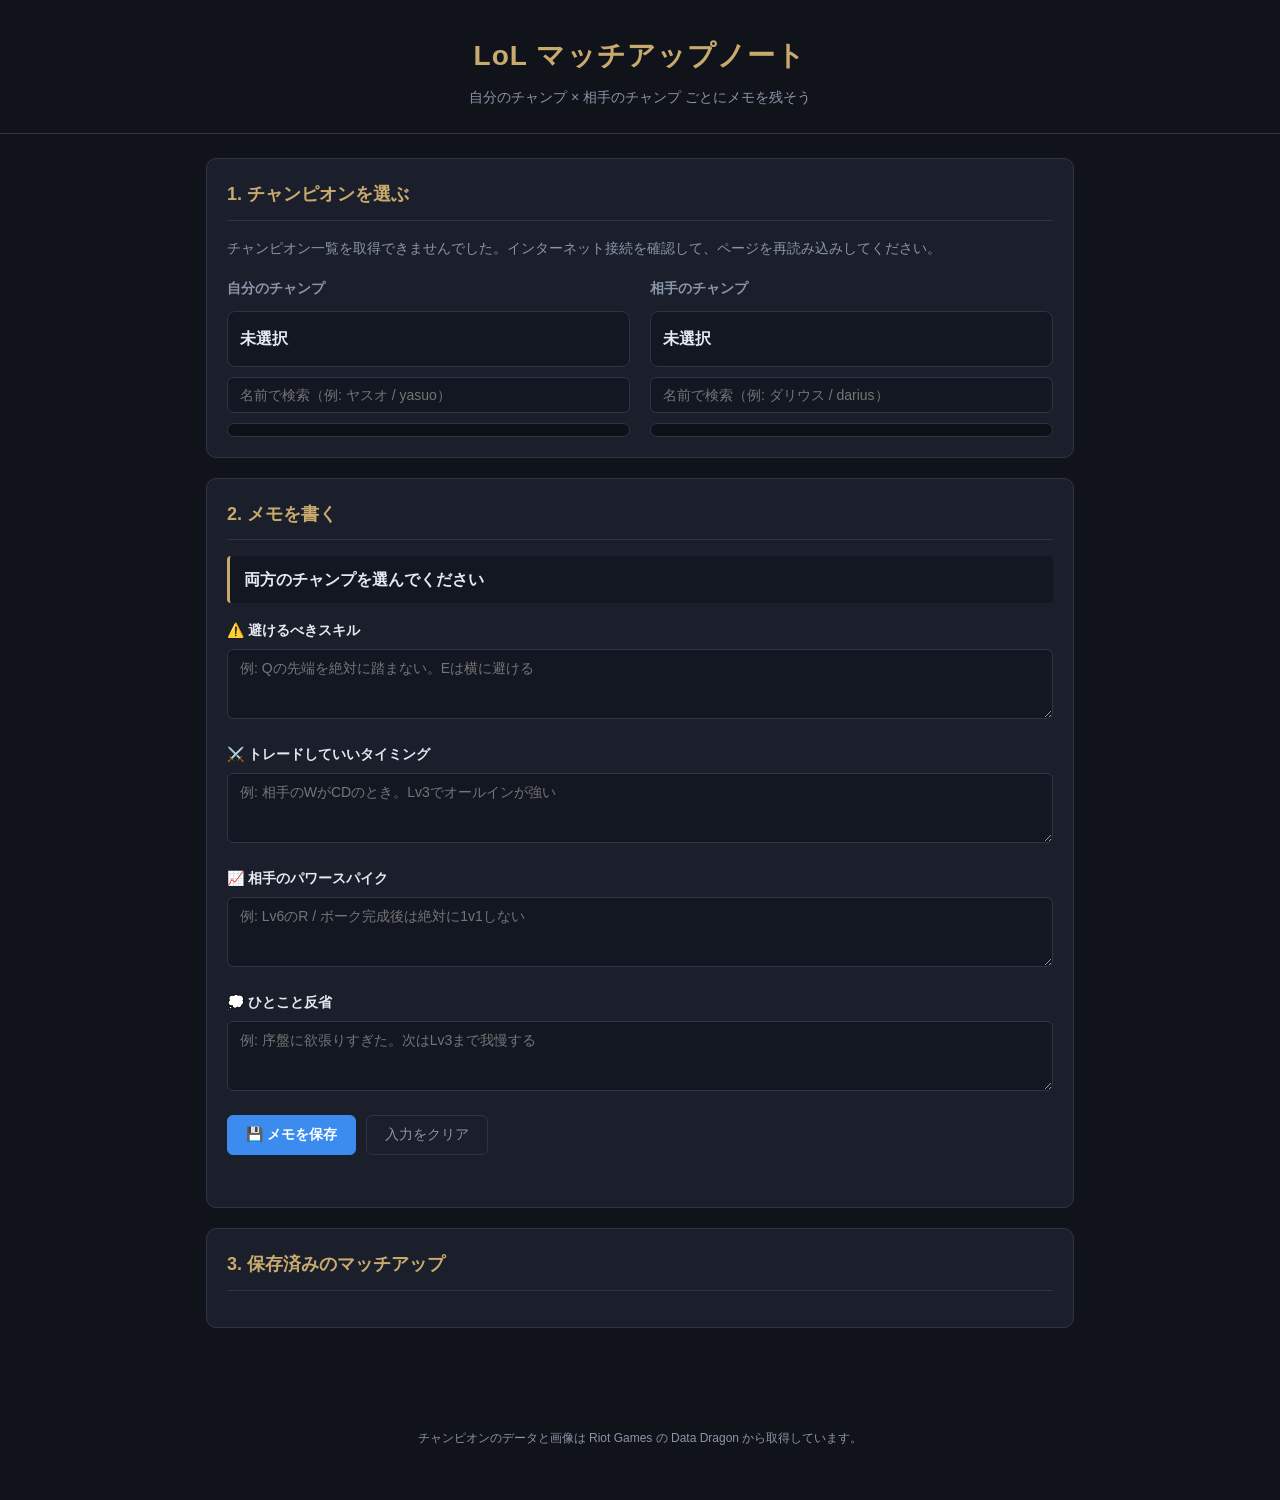
==== index.html @ 99ea7849 "LoL マッチアップノートの初回コミット 自分のチャンプと相手のチャンプごとに、避けるべきスキル・トレードの タイミング・パワースパイク・反省をメモできる静的サイト。  - チャンピオン一覧と画像は " ====
<!DOCTYPE html>
<html lang="ja">
<head>
  <meta charset="UTF-8">
  <meta name="viewport" content="width=device-width, initial-scale=1.0">
  <title>LoL マッチアップノート</title>
  <link rel="stylesheet" href="style.css">
</head>
<body>

  <!-- ===== ヘッダー ===== -->
  <header class="header">
    <h1>LoL マッチアップノート</h1>
    <p class="sub">自分のチャンプ × 相手のチャンプ ごとにメモを残そう</p>
  </header>

  <main class="container">

    <!-- ===== 1. チャンピオン選択エリア ===== -->
    <section class="card">
      <h2>1. チャンピオンを選ぶ</h2>

      <!-- 読み込み中／エラー表示用 -->
      <p id="loadingMessage" class="loading">チャンピオン一覧を読み込み中…</p>

      <div class="pickers">

        <!-- 自分のチャンプ -->
        <div class="picker">
          <h3>自分のチャンプ</h3>
          <div class="selected-box">
            <img id="myIcon" class="selected-icon" alt="" hidden>
            <span id="myName" class="selected-name">未選択</span>
          </div>
          <input type="text" id="mySearch" class="search" placeholder="名前で検索（例: ヤスオ / yasuo）">
          <div id="myGrid" class="grid"></div>
        </div>

        <!-- 相手のチャンプ -->
        <div class="picker">
          <h3>相手のチャンプ</h3>
          <div class="selected-box">
            <img id="enemyIcon" class="selected-icon" alt="" hidden>
            <span id="enemyName" class="selected-name">未選択</span>
          </div>
          <input type="text" id="enemySearch" class="search" placeholder="名前で検索（例: ダリウス / darius）">
          <div id="enemyGrid" class="grid"></div>
        </div>

      </div>
    </section>

    <!-- ===== 2. メモ入力エリア ===== -->
    <section class="card">
      <h2>2. メモを書く</h2>

      <p id="matchupTitle" class="matchup-title">両方のチャンプを選んでください</p>

      <div class="field">
        <label for="avoidSkill">⚠️ 避けるべきスキル</label>
        <textarea id="avoidSkill" rows="3" placeholder="例: Qの先端を絶対に踏まない。Eは横に避ける"></textarea>
      </div>

      <div class="field">
        <label for="tradeTiming">⚔️ トレードしていいタイミング</label>
        <textarea id="tradeTiming" rows="3" placeholder="例: 相手のWがCDのとき。Lv3でオールインが強い"></textarea>
      </div>

      <div class="field">
        <label for="powerSpike">📈 相手のパワースパイク</label>
        <textarea id="powerSpike" rows="3" placeholder="例: Lv6のR / ボーク完成後は絶対に1v1しない"></textarea>
      </div>

      <div class="field">
        <label for="reflection">💭 ひとこと反省</label>
        <textarea id="reflection" rows="3" placeholder="例: 序盤に欲張りすぎた。次はLv3まで我慢する"></textarea>
      </div>

      <div class="buttons">
        <button id="saveButton" class="btn btn-primary">💾 メモを保存</button>
        <button id="clearButton" class="btn btn-ghost">入力をクリア</button>
      </div>

      <p id="saveMessage" class="save-message"></p>
    </section>

    <!-- ===== 3. 保存済み一覧エリア ===== -->
    <section class="card">
      <h2>3. 保存済みのマッチアップ</h2>
      <div id="savedList" class="saved-list"></div>
    </section>

  </main>

  <footer class="footer">
    <p>チャンピオンのデータと画像は Riot Games の Data Dragon から取得しています。</p>
  </footer>

  <script src="app.js"></script>
</body>
</html>
---- style.css ----
/* ===========================================
   色などの設定（ここを変えれば全体の色が変わる）
   =========================================== */
:root {
  --bg:        #10131a;   /* ページの背景 */
  --card:      #1a1f2b;   /* カードの背景 */
  --border:    #2c3446;   /* 枠線 */
  --text:      #e6e9f0;   /* 文字 */
  --muted:     #8b95a9;   /* 薄い文字 */
  --gold:      #c8aa6e;   /* LoLっぽい金色（見出し） */
  --blue:      #3c8cf0;   /* ボタンなどの青 */
  --red:       #e0555a;   /* 削除ボタンの赤 */
}

/* ===========================================
   全体のリセットと基本設定
   =========================================== */
* {
  box-sizing: border-box;   /* 幅の計算をわかりやすくする */
}

body {
  margin: 0;
  background: var(--bg);
  color: var(--text);
  font-family: "Segoe UI", "Hiragino Sans", "Meiryo", sans-serif;
  line-height: 1.7;
}

/* ===========================================
   ヘッダー
   =========================================== */
.header {
  padding: 32px 16px 24px;
  text-align: center;
  border-bottom: 1px solid var(--border);
}

.header h1 {
  margin: 0;
  font-size: 28px;
  color: var(--gold);
  letter-spacing: 0.04em;
}

.header .sub {
  margin: 6px 0 0;
  color: var(--muted);
  font-size: 14px;
}

/* ===========================================
   中身の入れ物
   =========================================== */
.container {
  max-width: 900px;
  margin: 0 auto;
  padding: 24px 16px 48px;
}

/* 各セクションのカード */
.card {
  background: var(--card);
  border: 1px solid var(--border);
  border-radius: 10px;
  padding: 20px;
  margin-bottom: 20px;
}

.card h2 {
  margin: 0 0 16px;
  font-size: 18px;
  color: var(--gold);
  border-bottom: 1px solid var(--border);
  padding-bottom: 10px;
}

.card h3 {
  margin: 0 0 10px;
  font-size: 14px;
  color: var(--muted);
  font-weight: 600;
}

/* ===========================================
   チャンピオン選択エリア
   =========================================== */
.loading {
  color: var(--muted);
  font-size: 14px;
  margin: 0 0 16px;
}

.pickers {
  display: grid;
  grid-template-columns: 1fr 1fr;   /* 左右2列に並べる */
  gap: 20px;
}

/* 画面が狭いときは縦に1列で並べる */
@media (max-width: 640px) {
  .pickers {
    grid-template-columns: 1fr;
  }
}

/* 「いま選んでいるチャンプ」の表示 */
.selected-box {
  display: flex;
  align-items: center;
  gap: 10px;
  background: #131722;
  border: 1px solid var(--border);
  border-radius: 8px;
  padding: 8px 12px;
  margin-bottom: 10px;
  min-height: 56px;
}

.selected-icon {
  width: 40px;
  height: 40px;
  border-radius: 6px;
  border: 1px solid var(--gold);
}

.selected-name {
  font-weight: 600;
}

/* 検索ボックス */
.search {
  width: 100%;
  padding: 9px 12px;
  background: #131722;
  border: 1px solid var(--border);
  border-radius: 6px;
  color: var(--text);
  font-size: 14px;
  margin-bottom: 10px;
}

.search:focus {
  outline: none;
  border-color: var(--blue);
}

/* チャンピオンのアイコンを並べる場所 */
.grid {
  display: grid;
  grid-template-columns: repeat(auto-fill, minmax(48px, 1fr));
  gap: 6px;
  max-height: 260px;
  overflow-y: auto;            /* 多いのでスクロールさせる */
  padding: 6px;
  background: #0d1017;
  border: 1px solid var(--border);
  border-radius: 8px;
}

/* 1つ1つのチャンピオンボタン */
.champ {
  border: 2px solid transparent;
  border-radius: 6px;
  padding: 0;
  background: none;
  cursor: pointer;
  line-height: 0;
}

.champ img {
  width: 100%;
  aspect-ratio: 1 / 1;
  border-radius: 4px;
  display: block;
}

.champ:hover {
  border-color: var(--blue);
}

/* 選ばれているチャンピオンは金色の枠にする */
.champ.is-selected {
  border-color: var(--gold);
}

/* ===========================================
   メモ入力エリア
   =========================================== */
.matchup-title {
  margin: 0 0 16px;
  padding: 10px 14px;
  background: #131722;
  border-left: 3px solid var(--gold);
  border-radius: 4px;
  font-weight: 600;
}

.field {
  margin-bottom: 16px;
}

.field label {
  display: block;
  margin-bottom: 6px;
  font-size: 14px;
  font-weight: 600;
}

.field textarea {
  width: 100%;
  padding: 10px 12px;
  background: #131722;
  border: 1px solid var(--border);
  border-radius: 6px;
  color: var(--text);
  font-family: inherit;
  font-size: 14px;
  resize: vertical;
}

.field textarea:focus {
  outline: none;
  border-color: var(--blue);
}

/* ===========================================
   ボタン
   =========================================== */
.buttons {
  display: flex;
  gap: 10px;
  flex-wrap: wrap;
}

.btn {
  padding: 10px 18px;
  border: 1px solid var(--border);
  border-radius: 6px;
  font-size: 14px;
  font-family: inherit;
  cursor: pointer;
  background: #232a39;
  color: var(--text);
}

.btn:hover {
  filter: brightness(1.15);
}

.btn-primary {
  background: var(--blue);
  border-color: var(--blue);
  color: #fff;
  font-weight: 600;
}

.btn-ghost {
  background: transparent;
  color: var(--muted);
}

.save-message {
  margin: 12px 0 0;
  font-size: 14px;
  color: #6ddf8e;
  min-height: 20px;
}

/* ===========================================
   保存済み一覧エリア
   =========================================== */
.saved-list {
  display: flex;
  flex-direction: column;
  gap: 10px;
}

.empty {
  color: var(--muted);
  font-size: 14px;
  margin: 0;
}

/* 保存済み1件分 */
.saved-item {
  border: 1px solid var(--border);
  border-radius: 8px;
  background: #131722;
  padding: 12px 14px;
}

.saved-head {
  display: flex;
  align-items: center;
  gap: 10px;
  flex-wrap: wrap;
}

.saved-icons {
  display: flex;
  align-items: center;
  gap: 6px;
}

.saved-icons img {
  width: 34px;
  height: 34px;
  border-radius: 5px;
}

.saved-vs {
  color: var(--gold);
  font-size: 12px;
  font-weight: 700;
}

.saved-names {
  font-weight: 600;
  flex: 1;              /* 残りの幅を使ってボタンを右に押しやる */
  min-width: 140px;
}

.saved-date {
  display: block;
  font-size: 12px;
  color: var(--muted);
  font-weight: 400;
}

.saved-actions {
  display: flex;
  gap: 6px;
}

.btn-small {
  padding: 6px 12px;
  font-size: 13px;
}

.btn-delete {
  background: transparent;
  border-color: var(--red);
  color: var(--red);
}

/* メモ本文 */
.saved-body {
  margin-top: 10px;
  padding-top: 10px;
  border-top: 1px dashed var(--border);
  font-size: 14px;
}

.saved-body dt {
  color: var(--gold);
  font-size: 13px;
  font-weight: 600;
  margin-top: 8px;
}

.saved-body dd {
  margin: 2px 0 0;
  white-space: pre-wrap;   /* 改行をそのまま表示する */
  color: var(--text);
}

/* ===========================================
   フッター
   =========================================== */
.footer {
  text-align: center;
  padding: 20px 16px 40px;
  color: var(--muted);
  font-size: 12px;
}
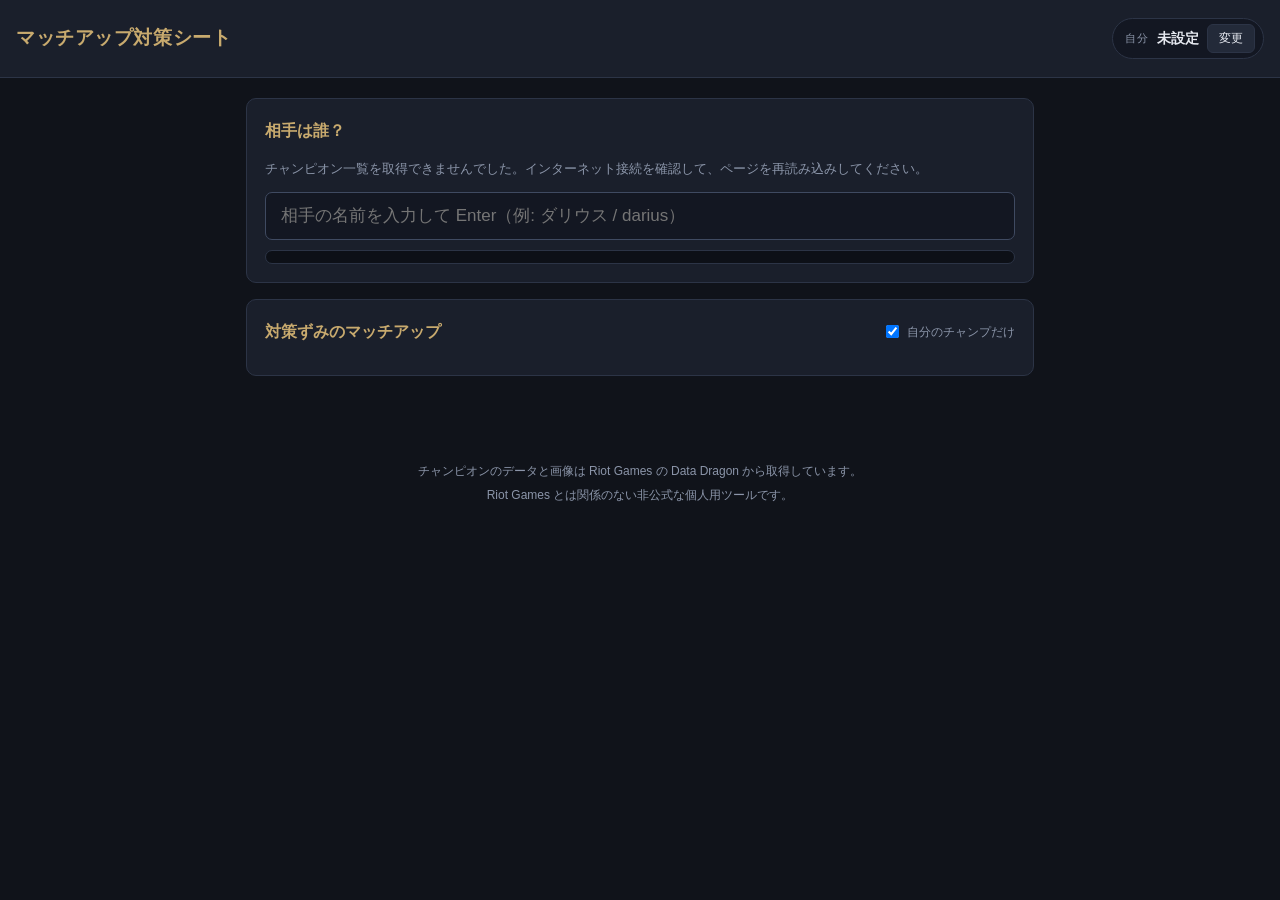
==== commit f1dd58cc: "用途を「試合後の振り返り」から「試合前の確認」に変更 チャンプセレクトで相手を見た瞬間に開いて、レーン戦の方針を その場で確認するカンペとして作り直した。  主な変更: - 自分のチャンプは毎回選ぶの" ====
--- a/index.html
+++ b/index.html
@@ -3,90 +3,217 @@
 <head>
   <meta charset="UTF-8">
   <meta name="viewport" content="width=device-width, initial-scale=1.0">
-  <title>LoL マッチアップノート</title>
+  <title>LoL マッチアップ対策シート</title>
   <link rel="stylesheet" href="style.css">
 </head>
 <body>
 
-  <!-- ===== ヘッダー ===== -->
+  <!-- =========================================================
+       ヘッダー ＋ 自分のチャンプ設定
+       「自分のチャンプ」は毎回選ぶものではなく“設定”として覚えておく。
+       ========================================================= -->
   <header class="header">
-    <h1>LoL マッチアップノート</h1>
-    <p class="sub">自分のチャンプ × 相手のチャンプ ごとにメモを残そう</p>
+    <h1>マッチアップ対策シート</h1>
+
+    <div class="mychamp">
+      <span class="mychamp-label">自分</span>
+      <img id="myIcon" class="mychamp-icon" alt="" hidden>
+      <span id="myName" class="mychamp-name">未設定</span>
+      <button id="changeMyButton" class="btn btn-small">変更</button>
+    </div>
   </header>
 
   <main class="container">
 
-    <!-- ===== 1. チャンピオン選択エリア ===== -->
+    <!-- 自分のチャンプを選ぶパネル（ふだんは閉じている） -->
+    <section id="myPicker" class="card" hidden>
+      <h2>自分のチャンプを選ぶ</h2>
+      <input type="text" id="mySearch" class="search" placeholder="名前で検索（例: ヤスオ / yasuo）">
+      <div id="myGrid" class="grid"></div>
+    </section>
+
+    <!-- =========================================================
+         相手のチャンプを探す（このサイトの主役）
+         チャンプセレクトの30秒で使うので、ここに一直線で入れる。
+         ========================================================= -->
     <section class="card">
-      <h2>1. チャンピオンを選ぶ</h2>
-
-      <!-- 読み込み中／エラー表示用 -->
+      <h2>相手は誰？</h2>
       <p id="loadingMessage" class="loading">チャンピオン一覧を読み込み中…</p>
-
-      <div class="pickers">
-
-        <!-- 自分のチャンプ -->
-        <div class="picker">
-          <h3>自分のチャンプ</h3>
-          <div class="selected-box">
-            <img id="myIcon" class="selected-icon" alt="" hidden>
-            <span id="myName" class="selected-name">未選択</span>
+      <input type="text" id="enemySearch" class="search search-big"
+             placeholder="相手の名前を入力して Enter（例: ダリウス / darius）">
+      <div id="enemyGrid" class="grid"></div>
+    </section>
+
+    <!-- =========================================================
+         対策シート（読む用）
+         相手を選んだ瞬間にここが出る。編集欄ではなく“読む”画面。
+         ========================================================= -->
+    <section id="sheet" class="card sheet" hidden>
+
+      <!-- 見出し：アイコン・名前・相性バッジ -->
+      <div class="sheet-head">
+        <img id="sheetMyIcon" class="sheet-icon" alt="">
+        <span class="sheet-vs">VS</span>
+        <img id="sheetEnemyIcon" class="sheet-icon sheet-icon-enemy" alt="">
+        <div class="sheet-titles">
+          <div id="sheetTitle" class="sheet-title"></div>
+          <div id="sheetSubtitle" class="sheet-subtitle"></div>
+        </div>
+        <span id="sheetDifficulty" class="badge" hidden></span>
+      </div>
+
+      <!-- 方針：一番大事なので一番大きく出す -->
+      <div id="planBox" class="plan-box" hidden>
+        <div class="plan-label">レーン戦の方針</div>
+        <div id="planText" class="plan-text"></div>
+      </div>
+
+      <!-- まだ対策を書いていないとき -->
+      <div id="emptySheet" class="empty-sheet" hidden>
+        <p>このマッチアップの対策はまだ書かれていません。</p>
+        <button id="createButton" class="btn btn-primary">対策を書く</button>
+      </div>
+
+      <!-- 対策の本体（3秒〜15秒で読む部分） -->
+      <div id="sheetBody" class="sheet-body" hidden>
+        <div class="point point-danger">
+          <h3>⚠️ 絶対に避ける</h3>
+          <p id="viewAvoid"></p>
+        </div>
+        <div class="point point-go">
+          <h3>⚔️ 仕掛けていいとき</h3>
+          <p id="viewTrade"></p>
+        </div>
+        <div class="point point-time">
+          <h3>⏰ 相手が強くなる瞬間</h3>
+          <p id="viewSpike"></p>
+        </div>
+        <div class="point point-build">
+          <h3>🛡️ ビルド・ルーン対策</h3>
+          <p id="viewBuild"></p>
+        </div>
+      </div>
+
+      <!-- レーン戦の流れ（時間帯ごと・折りたたみ） -->
+      <details id="phaseBox" class="fold" hidden>
+        <summary>🕐 レーン戦の流れ</summary>
+        <div class="phases">
+          <div class="phase">
+            <span class="phase-tag">Lv1-2</span>
+            <p id="viewEarly"></p>
           </div>
-          <input type="text" id="mySearch" class="search" placeholder="名前で検索（例: ヤスオ / yasuo）">
-          <div id="myGrid" class="grid"></div>
-        </div>
-
-        <!-- 相手のチャンプ -->
-        <div class="picker">
-          <h3>相手のチャンプ</h3>
-          <div class="selected-box">
-            <img id="enemyIcon" class="selected-icon" alt="" hidden>
-            <span id="enemyName" class="selected-name">未選択</span>
+          <div class="phase">
+            <span class="phase-tag">Lv3-5</span>
+            <p id="viewMid"></p>
           </div>
-          <input type="text" id="enemySearch" class="search" placeholder="名前で検索（例: ダリウス / darius）">
-          <div id="enemyGrid" class="grid"></div>
-        </div>
-
-      </div>
-    </section>
-
-    <!-- ===== 2. メモ入力エリア ===== -->
+          <div class="phase">
+            <span class="phase-tag">Lv6+</span>
+            <p id="viewLate"></p>
+          </div>
+        </div>
+      </details>
+
+      <!-- 相手のスキル一覧（Data Dragon から自動で取ってくる） -->
+      <details class="fold">
+        <summary>📖 相手のスキル（自動表示）</summary>
+        <div id="spellList" class="spell-list">
+          <p class="loading">読み込み中…</p>
+        </div>
+      </details>
+
+      <!-- 前回の気づき（試合のあとに足す用なので控えめに） -->
+      <details id="noteBox" class="fold" hidden>
+        <summary>📝 気づいたこと</summary>
+        <p id="viewNote" class="fold-text"></p>
+      </details>
+
+      <div class="sheet-actions">
+        <button id="editButton" class="btn">✏️ この対策を編集</button>
+        <span id="sheetUpdated" class="sheet-updated"></span>
+      </div>
+    </section>
+
+    <!-- =========================================================
+         編集フォーム（ふだんは閉じている）
+         ========================================================= -->
+    <section id="editor" class="card" hidden>
+      <h2 id="editorTitle">対策を編集</h2>
+
+      <div class="field">
+        <label>相性</label>
+        <div class="choices" id="difficultyChoices">
+          <button type="button" class="choice" data-value="easy">有利</button>
+          <button type="button" class="choice" data-value="even">互角</button>
+          <button type="button" class="choice" data-value="hard">不利</button>
+          <button type="button" class="choice" data-value="veryhard">超不利</button>
+        </div>
+      </div>
+
+      <div class="field">
+        <label for="editPlan">レーン戦の方針（ひとことで）</label>
+        <input type="text" id="editPlan" class="input"
+               placeholder="例: Lv3まで我慢してファーム。6以降にオールイン">
+      </div>
+
+      <div class="field">
+        <label for="editAvoid">⚠️ 絶対に避ける</label>
+        <textarea id="editAvoid" rows="3" placeholder="例: Eの捕縛。射程535なので斧の間合いの外で戦う"></textarea>
+      </div>
+
+      <div class="field">
+        <label for="editTrade">⚔️ 仕掛けていいとき</label>
+        <textarea id="editTrade" rows="3" placeholder="例: QがCDのとき。Qの外周を外したあとの9秒間"></textarea>
+      </div>
+
+      <div class="field">
+        <label for="editSpike">⏰ 相手が強くなる瞬間</label>
+        <textarea id="editSpike" rows="3" placeholder="例: Lv6のR。パッシブ5スタック時。ステラックの護符完成後"></textarea>
+      </div>
+
+      <div class="field">
+        <label for="editBuild">🛡️ ビルド・ルーン対策</label>
+        <textarea id="editBuild" rows="3" placeholder="例: 序盤からドランシールド＋体力回復。ルーンは打ちこわし"></textarea>
+      </div>
+
+      <fieldset class="fieldset">
+        <legend>🕐 レーン戦の流れ</legend>
+        <div class="field">
+          <label for="editEarly">Lv1-2</label>
+          <textarea id="editEarly" rows="2" placeholder="例: ミニオンだけ叩く。近づかない"></textarea>
+        </div>
+        <div class="field">
+          <label for="editMid">Lv3-5</label>
+          <textarea id="editMid" rows="2" placeholder="例: Eを外させてからトレード。ジャングラーを呼ぶ"></textarea>
+        </div>
+        <div class="field">
+          <label for="editLate">Lv6以降</label>
+          <textarea id="editLate" rows="2" placeholder="例: Rがある間は1v1しない。サイドは押しつけてローム"></textarea>
+        </div>
+      </fieldset>
+
+      <div class="field">
+        <label for="editNote">📝 気づいたこと（試合のあとに）</label>
+        <textarea id="editNote" rows="3" placeholder="例: 序盤に欲張りすぎた。次はLv3まで我慢する"></textarea>
+      </div>
+
+      <div class="buttons">
+        <button id="saveButton" class="btn btn-primary">💾 保存</button>
+        <button id="cancelButton" class="btn btn-ghost">キャンセル</button>
+      </div>
+      <p id="saveMessage" class="save-message"></p>
+    </section>
+
+    <!-- =========================================================
+         対策を書いたマッチアップの一覧
+         ========================================================= -->
     <section class="card">
-      <h2>2. メモを書く</h2>
-
-      <p id="matchupTitle" class="matchup-title">両方のチャンプを選んでください</p>
-
-      <div class="field">
-        <label for="avoidSkill">⚠️ 避けるべきスキル</label>
-        <textarea id="avoidSkill" rows="3" placeholder="例: Qの先端を絶対に踏まない。Eは横に避ける"></textarea>
-      </div>
-
-      <div class="field">
-        <label for="tradeTiming">⚔️ トレードしていいタイミング</label>
-        <textarea id="tradeTiming" rows="3" placeholder="例: 相手のWがCDのとき。Lv3でオールインが強い"></textarea>
-      </div>
-
-      <div class="field">
-        <label for="powerSpike">📈 相手のパワースパイク</label>
-        <textarea id="powerSpike" rows="3" placeholder="例: Lv6のR / ボーク完成後は絶対に1v1しない"></textarea>
-      </div>
-
-      <div class="field">
-        <label for="reflection">💭 ひとこと反省</label>
-        <textarea id="reflection" rows="3" placeholder="例: 序盤に欲張りすぎた。次はLv3まで我慢する"></textarea>
-      </div>
-
-      <div class="buttons">
-        <button id="saveButton" class="btn btn-primary">💾 メモを保存</button>
-        <button id="clearButton" class="btn btn-ghost">入力をクリア</button>
-      </div>
-
-      <p id="saveMessage" class="save-message"></p>
-    </section>
-
-    <!-- ===== 3. 保存済み一覧エリア ===== -->
-    <section class="card">
-      <h2>3. 保存済みのマッチアップ</h2>
+      <div class="list-head">
+        <h2>対策ずみのマッチアップ</h2>
+        <label class="toggle">
+          <input type="checkbox" id="filterMine" checked>
+          自分のチャンプだけ
+        </label>
+      </div>
       <div id="savedList" class="saved-list"></div>
     </section>
 
@@ -94,6 +221,7 @@
 
   <footer class="footer">
     <p>チャンピオンのデータと画像は Riot Games の Data Dragon から取得しています。</p>
+    <p>Riot Games とは関係のない非公式な個人用ツールです。</p>
   </footer>
 
   <script src="app.js"></script>
--- a/style.css
+++ b/style.css
@@ -1,23 +1,25 @@
 /* ===========================================
-   色などの設定（ここを変えれば全体の色が変わる）
+   色の設定（ここを変えれば全体の色が変わる）
    =========================================== */
 :root {
-  --bg:        #10131a;   /* ページの背景 */
-  --card:      #1a1f2b;   /* カードの背景 */
-  --border:    #2c3446;   /* 枠線 */
-  --text:      #e6e9f0;   /* 文字 */
-  --muted:     #8b95a9;   /* 薄い文字 */
-  --gold:      #c8aa6e;   /* LoLっぽい金色（見出し） */
-  --blue:      #3c8cf0;   /* ボタンなどの青 */
-  --red:       #e0555a;   /* 削除ボタンの赤 */
-}
-
-/* ===========================================
-   全体のリセットと基本設定
-   =========================================== */
-* {
-  box-sizing: border-box;   /* 幅の計算をわかりやすくする */
-}
+  --bg:      #10131a;   /* ページの背景 */
+  --card:    #1a1f2b;   /* カードの背景 */
+  --inset:   #131722;   /* 入力欄など、へこんで見える部分 */
+  --deep:    #0d1017;   /* 一番暗い部分 */
+  --border:  #2c3446;   /* 枠線 */
+  --text:    #e6e9f0;   /* 文字 */
+  --muted:   #8b95a9;   /* 薄い文字 */
+  --gold:    #c8aa6e;   /* 見出しの金色 */
+  --blue:    #3c8cf0;   /* ボタンの青 */
+
+  /* 相性の色 */
+  --easy:     #3fb950;
+  --even:     #8b95a9;
+  --hard:     #e3903f;
+  --veryhard: #e0555a;
+}
+
+* { box-sizing: border-box; }
 
 body {
   margin: 0;
@@ -28,137 +30,134 @@
 }
 
 /* ===========================================
-   ヘッダー
+   ヘッダー ＋ 自分のチャンプ表示
    =========================================== */
 .header {
-  padding: 32px 16px 24px;
-  text-align: center;
+  padding: 18px 16px;
   border-bottom: 1px solid var(--border);
+  display: flex;
+  align-items: center;
+  justify-content: space-between;
+  gap: 12px;
+  flex-wrap: wrap;
+  background: var(--card);
+  position: sticky;      /* スクロールしても上に残る */
+  top: 0;
+  z-index: 10;
 }
 
 .header h1 {
   margin: 0;
-  font-size: 28px;
+  font-size: 19px;
   color: var(--gold);
-  letter-spacing: 0.04em;
-}
-
-.header .sub {
-  margin: 6px 0 0;
-  color: var(--muted);
-  font-size: 14px;
-}
-
-/* ===========================================
-   中身の入れ物
+  letter-spacing: 0.03em;
+}
+
+.mychamp {
+  display: flex;
+  align-items: center;
+  gap: 8px;
+  background: var(--inset);
+  border: 1px solid var(--border);
+  border-radius: 999px;
+  padding: 5px 8px 5px 12px;
+}
+
+.mychamp-label {
+  font-size: 11px;
+  color: var(--muted);
+  letter-spacing: 0.1em;
+}
+
+.mychamp-icon {
+  width: 28px;
+  height: 28px;
+  border-radius: 50%;
+  border: 1px solid var(--gold);
+}
+
+.mychamp-name {
+  font-weight: 600;
+  font-size: 14px;
+}
+
+/* ===========================================
+   共通のレイアウト
    =========================================== */
 .container {
-  max-width: 900px;
+  max-width: 820px;
   margin: 0 auto;
-  padding: 24px 16px 48px;
-}
-
-/* 各セクションのカード */
+  padding: 20px 16px 48px;
+}
+
 .card {
   background: var(--card);
   border: 1px solid var(--border);
   border-radius: 10px;
-  padding: 20px;
-  margin-bottom: 20px;
+  padding: 18px;
+  margin-bottom: 16px;
 }
 
 .card h2 {
-  margin: 0 0 16px;
-  font-size: 18px;
+  margin: 0 0 14px;
+  font-size: 16px;
   color: var(--gold);
-  border-bottom: 1px solid var(--border);
-  padding-bottom: 10px;
-}
-
-.card h3 {
-  margin: 0 0 10px;
-  font-size: 14px;
-  color: var(--muted);
-  font-weight: 600;
-}
-
-/* ===========================================
-   チャンピオン選択エリア
-   =========================================== */
+}
+
 .loading {
   color: var(--muted);
-  font-size: 14px;
-  margin: 0 0 16px;
-}
-
-.pickers {
-  display: grid;
-  grid-template-columns: 1fr 1fr;   /* 左右2列に並べる */
-  gap: 20px;
-}
-
-/* 画面が狭いときは縦に1列で並べる */
-@media (max-width: 640px) {
-  .pickers {
-    grid-template-columns: 1fr;
-  }
-}
-
-/* 「いま選んでいるチャンプ」の表示 */
-.selected-box {
-  display: flex;
-  align-items: center;
-  gap: 10px;
-  background: #131722;
-  border: 1px solid var(--border);
-  border-radius: 8px;
-  padding: 8px 12px;
+  font-size: 13px;
+  margin: 0 0 12px;
+}
+
+.empty {
+  color: var(--muted);
+  font-size: 14px;
+  margin: 0;
+}
+
+/* ===========================================
+   検索ボックスとチャンピオン一覧
+   =========================================== */
+.search,
+.input {
+  width: 100%;
+  padding: 10px 13px;
+  background: var(--inset);
+  border: 1px solid var(--border);
+  border-radius: 7px;
+  color: var(--text);
+  font-family: inherit;
+  font-size: 14px;
   margin-bottom: 10px;
-  min-height: 56px;
-}
-
-.selected-icon {
-  width: 40px;
-  height: 40px;
-  border-radius: 6px;
-  border: 1px solid var(--gold);
-}
-
-.selected-name {
-  font-weight: 600;
-}
-
-/* 検索ボックス */
-.search {
-  width: 100%;
-  padding: 9px 12px;
-  background: #131722;
-  border: 1px solid var(--border);
-  border-radius: 6px;
-  color: var(--text);
-  font-size: 14px;
-  margin-bottom: 10px;
-}
-
-.search:focus {
+}
+
+/* 相手の検索欄は主役なので大きく目立たせる */
+.search-big {
+  font-size: 17px;
+  padding: 13px 15px;
+  border-color: #3f4a61;
+}
+
+.search:focus,
+.input:focus,
+textarea:focus {
   outline: none;
   border-color: var(--blue);
 }
 
-/* チャンピオンのアイコンを並べる場所 */
 .grid {
   display: grid;
-  grid-template-columns: repeat(auto-fill, minmax(48px, 1fr));
+  grid-template-columns: repeat(auto-fill, minmax(46px, 1fr));
   gap: 6px;
-  max-height: 260px;
-  overflow-y: auto;            /* 多いのでスクロールさせる */
+  max-height: 210px;
+  overflow-y: auto;      /* 170体以上いるのでスクロールさせる */
   padding: 6px;
-  background: #0d1017;
+  background: var(--deep);
   border: 1px solid var(--border);
   border-radius: 8px;
 }
 
-/* 1つ1つのチャンピオンボタン */
 .champ {
   border: 2px solid transparent;
   border-radius: 6px;
@@ -175,66 +174,276 @@
   display: block;
 }
 
-.champ:hover {
-  border-color: var(--blue);
-}
-
-/* 選ばれているチャンピオンは金色の枠にする */
-.champ.is-selected {
-  border-color: var(--gold);
-}
-
-/* ===========================================
-   メモ入力エリア
-   =========================================== */
-.matchup-title {
-  margin: 0 0 16px;
-  padding: 10px 14px;
-  background: #131722;
-  border-left: 3px solid var(--gold);
-  border-radius: 4px;
-  font-weight: 600;
-}
-
-.field {
-  margin-bottom: 16px;
-}
-
-.field label {
-  display: block;
-  margin-bottom: 6px;
-  font-size: 14px;
-  font-weight: 600;
-}
-
-.field textarea {
-  width: 100%;
-  padding: 10px 12px;
-  background: #131722;
-  border: 1px solid var(--border);
-  border-radius: 6px;
-  color: var(--text);
-  font-family: inherit;
-  font-size: 14px;
-  resize: vertical;
-}
-
-.field textarea:focus {
-  outline: none;
-  border-color: var(--blue);
-}
-
-/* ===========================================
-   ボタン
-   =========================================== */
-.buttons {
-  display: flex;
+.champ:hover      { border-color: var(--blue); }
+.champ.is-selected { border-color: var(--gold); }
+
+/* ===========================================
+   対策シート（読む画面）
+   =========================================== */
+.sheet {
+  border-color: #3f4a61;
+}
+
+.sheet-head {
+  display: flex;
+  align-items: center;
   gap: 10px;
   flex-wrap: wrap;
-}
-
+  padding-bottom: 14px;
+  border-bottom: 1px solid var(--border);
+  margin-bottom: 16px;
+}
+
+.sheet-icon {
+  width: 46px;
+  height: 46px;
+  border-radius: 8px;
+  border: 2px solid var(--border);
+}
+
+.sheet-icon-enemy { border-color: var(--veryhard); }
+
+.sheet-vs {
+  font-size: 11px;
+  font-weight: 700;
+  color: var(--gold);
+}
+
+.sheet-titles { flex: 1; min-width: 160px; }
+
+.sheet-title {
+  font-size: 17px;
+  font-weight: 700;
+}
+
+.sheet-subtitle {
+  font-size: 12px;
+  color: var(--muted);
+}
+
+/* 相性バッジ */
+.badge {
+  padding: 4px 12px;
+  border-radius: 999px;
+  font-size: 13px;
+  font-weight: 700;
+  color: #0d1017;
+  white-space: nowrap;
+}
+
+.badge-small { font-size: 11px; padding: 2px 9px; }
+
+.badge-easy     { background: var(--easy); }
+.badge-even     { background: var(--even); }
+.badge-hard     { background: var(--hard); }
+.badge-veryhard { background: var(--veryhard); }
+
+/* 方針：一番大事なので一番大きく出す */
+.plan-box {
+  background: linear-gradient(90deg, rgba(200,170,110,0.14), transparent);
+  border-left: 4px solid var(--gold);
+  border-radius: 6px;
+  padding: 12px 16px;
+  margin-bottom: 18px;
+}
+
+.plan-label {
+  font-size: 11px;
+  color: var(--gold);
+  letter-spacing: 0.12em;
+  margin-bottom: 2px;
+}
+
+.plan-text {
+  font-size: 19px;
+  font-weight: 700;
+  line-height: 1.5;
+}
+
+/* 対策がまだ無いとき */
+.empty-sheet {
+  text-align: center;
+  padding: 18px 0;
+}
+
+.empty-sheet p {
+  color: var(--muted);
+  font-size: 14px;
+  margin: 0 0 12px;
+}
+
+/* 4つのポイント */
+.sheet-body {
+  display: grid;
+  grid-template-columns: 1fr 1fr;
+  gap: 10px;
+  margin-bottom: 14px;
+}
+
+@media (max-width: 620px) {
+  .sheet-body { grid-template-columns: 1fr; }
+}
+
+.point {
+  background: var(--inset);
+  border: 1px solid var(--border);
+  border-left-width: 3px;
+  border-radius: 7px;
+  padding: 11px 13px;
+}
+
+.point h3 {
+  margin: 0 0 4px;
+  font-size: 13px;
+  font-weight: 700;
+}
+
+.point p {
+  margin: 0;
+  font-size: 14px;
+  white-space: pre-wrap;   /* 改行をそのまま表示する */
+}
+
+/* 未記入のところはうすく出す */
+.point p.is-blank,
+.phase p.is-blank {
+  color: #5a6478;
+  font-style: italic;
+}
+
+.point-danger { border-left-color: var(--veryhard); }
+.point-go     { border-left-color: var(--easy); }
+.point-time   { border-left-color: var(--hard); }
+.point-build  { border-left-color: var(--blue); }
+
+/* ===========================================
+   折りたたみ（レーン戦の流れ・スキル・気づき）
+   =========================================== */
+.fold {
+  background: var(--inset);
+  border: 1px solid var(--border);
+  border-radius: 7px;
+  margin-bottom: 8px;
+}
+
+.fold summary {
+  padding: 10px 13px;
+  cursor: pointer;
+  font-size: 13px;
+  font-weight: 600;
+  color: var(--muted);
+}
+
+.fold summary:hover { color: var(--text); }
+
+.fold[open] summary {
+  border-bottom: 1px solid var(--border);
+  color: var(--text);
+}
+
+.fold-text {
+  margin: 0;
+  padding: 12px 13px;
+  font-size: 14px;
+  white-space: pre-wrap;
+}
+
+/* レーン戦の流れ */
+.phases { padding: 12px 13px; }
+
+.phase {
+  display: flex;
+  gap: 10px;
+  align-items: flex-start;
+  padding: 7px 0;
+}
+
+.phase + .phase { border-top: 1px dashed var(--border); }
+
+.phase-tag {
+  flex: 0 0 56px;
+  font-size: 11px;
+  font-weight: 700;
+  color: var(--gold);
+  background: rgba(200,170,110,0.12);
+  border-radius: 4px;
+  text-align: center;
+  padding: 2px 0;
+  margin-top: 2px;
+}
+
+.phase p {
+  margin: 0;
+  font-size: 14px;
+  white-space: pre-wrap;
+}
+
+/* ===========================================
+   相手のスキル一覧
+   =========================================== */
+.spell-list { padding: 8px 13px 12px; }
+
+.spell {
+  display: flex;
+  align-items: center;
+  gap: 10px;
+  padding: 6px 0;
+}
+
+.spell + .spell { border-top: 1px dashed var(--border); }
+
+.spell-key {
+  flex: 0 0 22px;
+  text-align: center;
+  font-size: 11px;
+  font-weight: 700;
+  color: var(--gold);
+  border: 1px solid var(--border);
+  border-radius: 4px;
+}
+
+.spell-icon {
+  width: 32px;
+  height: 32px;
+  border-radius: 5px;
+  border: 1px solid var(--border);
+}
+
+.spell-name {
+  flex: 1;
+  font-size: 14px;
+  font-weight: 600;
+}
+
+.spell-cd {
+  font-size: 12px;
+  color: var(--muted);
+  white-space: nowrap;
+}
+
+/* ===========================================
+   シート下のボタン
+   =========================================== */
+.sheet-actions {
+  display: flex;
+  align-items: center;
+  gap: 12px;
+  margin-top: 14px;
+  padding-top: 14px;
+  border-top: 1px solid var(--border);
+  flex-wrap: wrap;
+}
+
+.sheet-updated {
+  font-size: 12px;
+  color: var(--muted);
+}
+
+/* ===========================================
+   ボタン
+   =========================================== */
 .btn {
-  padding: 10px 18px;
+  padding: 9px 16px;
   border: 1px solid var(--border);
   border-radius: 6px;
   font-size: 14px;
@@ -244,9 +453,7 @@
   color: var(--text);
 }
 
-.btn:hover {
-  filter: brightness(1.15);
-}
+.btn:hover { filter: brightness(1.18); }
 
 .btn-primary {
   background: var(--blue);
@@ -260,109 +467,183 @@
   color: var(--muted);
 }
 
+.btn-small { padding: 5px 11px; font-size: 12px; }
+
+.btn-delete {
+  background: transparent;
+  border-color: var(--veryhard);
+  color: var(--veryhard);
+}
+
+.buttons {
+  display: flex;
+  gap: 10px;
+  flex-wrap: wrap;
+}
+
+/* ===========================================
+   編集フォーム
+   =========================================== */
+.field { margin-bottom: 14px; }
+
+.field label {
+  display: block;
+  margin-bottom: 5px;
+  font-size: 13px;
+  font-weight: 600;
+}
+
+.field textarea {
+  width: 100%;
+  padding: 10px 12px;
+  background: var(--inset);
+  border: 1px solid var(--border);
+  border-radius: 6px;
+  color: var(--text);
+  font-family: inherit;
+  font-size: 14px;
+  resize: vertical;
+}
+
+.fieldset {
+  border: 1px solid var(--border);
+  border-radius: 8px;
+  padding: 14px 14px 2px;
+  margin: 0 0 14px;
+}
+
+.fieldset legend {
+  font-size: 13px;
+  font-weight: 600;
+  color: var(--gold);
+  padding: 0 6px;
+}
+
+/* 相性を選ぶボタン */
+.choices {
+  display: flex;
+  gap: 7px;
+  flex-wrap: wrap;
+}
+
+.choice {
+  padding: 7px 15px;
+  background: var(--inset);
+  border: 1px solid var(--border);
+  border-radius: 999px;
+  color: var(--muted);
+  font-family: inherit;
+  font-size: 13px;
+  cursor: pointer;
+}
+
+.choice:hover { color: var(--text); }
+
+/* 選ばれている相性ボタン */
+.choice.is-on {
+  color: #0d1017;
+  font-weight: 700;
+  border-color: transparent;
+}
+
+.choice.is-on[data-value="easy"]     { background: var(--easy); }
+.choice.is-on[data-value="even"]     { background: var(--even); }
+.choice.is-on[data-value="hard"]     { background: var(--hard); }
+.choice.is-on[data-value="veryhard"] { background: var(--veryhard); }
+
 .save-message {
-  margin: 12px 0 0;
+  margin: 10px 0 0;
   font-size: 14px;
   color: #6ddf8e;
   min-height: 20px;
 }
 
 /* ===========================================
-   保存済み一覧エリア
-   =========================================== */
-.saved-list {
-  display: flex;
-  flex-direction: column;
-  gap: 10px;
-}
-
-.empty {
-  color: var(--muted);
-  font-size: 14px;
-  margin: 0;
-}
-
-/* 保存済み1件分 */
-.saved-item {
-  border: 1px solid var(--border);
-  border-radius: 8px;
-  background: #131722;
-  padding: 12px 14px;
-}
-
-.saved-head {
-  display: flex;
-  align-items: center;
+   対策ずみマッチアップの一覧
+   =========================================== */
+.list-head {
+  display: flex;
+  align-items: center;
+  justify-content: space-between;
   gap: 10px;
   flex-wrap: wrap;
-}
+  margin-bottom: 12px;
+}
+
+.list-head h2 { margin: 0; }
+
+.toggle {
+  display: flex;
+  align-items: center;
+  gap: 5px;
+  font-size: 12px;
+  color: var(--muted);
+  cursor: pointer;
+}
+
+.saved-list {
+  display: flex;
+  flex-direction: column;
+  gap: 7px;
+}
+
+.saved-row {
+  display: flex;
+  gap: 7px;
+  align-items: stretch;
+}
+
+/* 行ぜんたいを押せるボタンにする */
+.saved-open {
+  flex: 1;
+  display: flex;
+  align-items: center;
+  gap: 10px;
+  background: var(--inset);
+  border: 1px solid var(--border);
+  border-radius: 7px;
+  padding: 8px 12px;
+  color: var(--text);
+  font-family: inherit;
+  text-align: left;
+  cursor: pointer;
+}
+
+.saved-open:hover { border-color: var(--blue); }
 
 .saved-icons {
   display: flex;
   align-items: center;
-  gap: 6px;
 }
 
 .saved-icons img {
-  width: 34px;
-  height: 34px;
+  width: 32px;
+  height: 32px;
   border-radius: 5px;
-}
-
-.saved-vs {
-  color: var(--gold);
-  font-size: 12px;
-  font-weight: 700;
-}
-
-.saved-names {
+  border: 1px solid var(--border);
+}
+
+/* 相手アイコンを少し重ねて「対面」っぽく見せる */
+.saved-icon-enemy {
+  margin-left: -8px;
+  border-color: var(--veryhard) !important;
+}
+
+.saved-text {
+  flex: 1;
+  font-size: 14px;
   font-weight: 600;
-  flex: 1;              /* 残りの幅を使ってボタンを右に押しやる */
-  min-width: 140px;
-}
-
-.saved-date {
+  min-width: 0;
+}
+
+.saved-plan {
   display: block;
   font-size: 12px;
-  color: var(--muted);
   font-weight: 400;
-}
-
-.saved-actions {
-  display: flex;
-  gap: 6px;
-}
-
-.btn-small {
-  padding: 6px 12px;
-  font-size: 13px;
-}
-
-.btn-delete {
-  background: transparent;
-  border-color: var(--red);
-  color: var(--red);
-}
-
-/* メモ本文 */
-.saved-body {
-  margin-top: 10px;
-  padding-top: 10px;
-  border-top: 1px dashed var(--border);
-  font-size: 14px;
-}
-
-.saved-body dt {
-  color: var(--gold);
-  font-size: 13px;
-  font-weight: 600;
-  margin-top: 8px;
-}
-
-.saved-body dd {
-  margin: 2px 0 0;
-  white-space: pre-wrap;   /* 改行をそのまま表示する */
-  color: var(--text);
+  color: var(--muted);
+  white-space: nowrap;
+  overflow: hidden;
+  text-overflow: ellipsis;   /* 長い方針は「…」で切る */
 }
 
 /* ===========================================
@@ -370,7 +651,9 @@
    =========================================== */
 .footer {
   text-align: center;
-  padding: 20px 16px 40px;
+  padding: 18px 16px 40px;
   color: var(--muted);
   font-size: 12px;
 }
+
+.footer p { margin: 3px 0; }
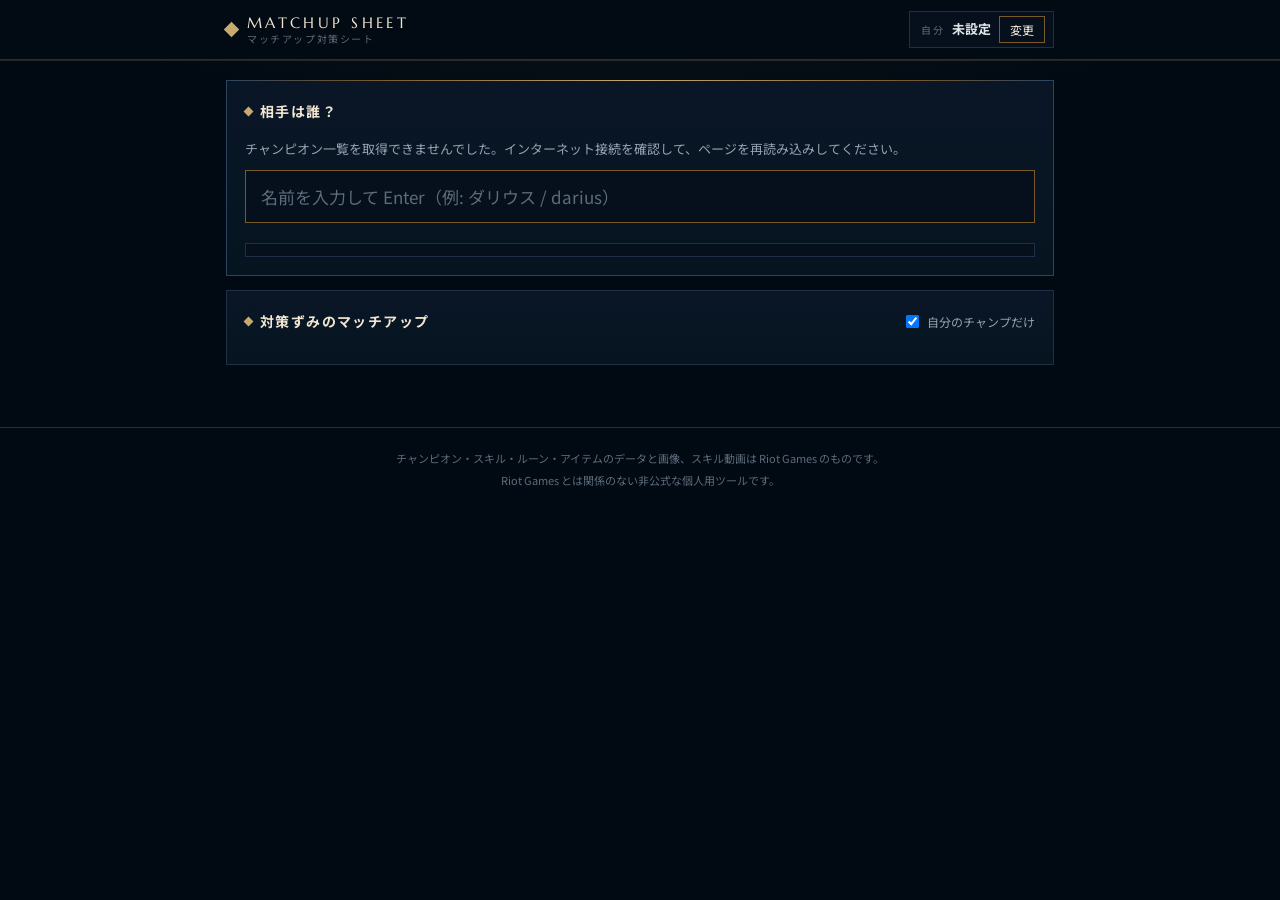
==== commit 052fe155: "デザイン刷新と、五十音検索・スキル説明・動画・ルーン/ビルドの追加 見た目: - LoL クライアント寄りの配色（濃紺 #010a13 ＋ 金 #c8aa6e）に変更 - 角を丸めず、金の細い線とひし" ====
--- a/index.html
+++ b/index.html
@@ -3,58 +3,75 @@
 <head>
   <meta charset="UTF-8">
   <meta name="viewport" content="width=device-width, initial-scale=1.0">
-  <title>LoL マッチアップ対策シート</title>
+  <title>マッチアップ対策シート</title>
+
+  <!-- 見出し用の書体（Marcellus）と本文用の書体（Noto Sans JP） -->
+  <link rel="preconnect" href="https://fonts.googleapis.com">
+  <link rel="preconnect" href="https://fonts.gstatic.com" crossorigin>
+  <link rel="stylesheet"
+        href="https://fonts.googleapis.com/css2?family=Marcellus&family=Noto+Sans+JP:wght@400;500;700&display=swap">
+
   <link rel="stylesheet" href="style.css">
 </head>
 <body>
 
   <!-- =========================================================
-       ヘッダー ＋ 自分のチャンプ設定
-       「自分のチャンプ」は毎回選ぶものではなく“設定”として覚えておく。
+       ヘッダー（スクロールしても上に残る）
        ========================================================= -->
   <header class="header">
-    <h1>マッチアップ対策シート</h1>
-
-    <div class="mychamp">
-      <span class="mychamp-label">自分</span>
-      <img id="myIcon" class="mychamp-icon" alt="" hidden>
-      <span id="myName" class="mychamp-name">未設定</span>
-      <button id="changeMyButton" class="btn btn-small">変更</button>
+    <div class="header-inner">
+      <div class="brand">
+        <span class="brand-mark"></span>
+        <span class="brand-text">
+          <span class="brand-en">MATCHUP SHEET</span>
+          <span class="brand-ja">マッチアップ対策シート</span>
+        </span>
+      </div>
+
+      <div class="mychamp">
+        <span class="mychamp-label">自分</span>
+        <img id="myIcon" class="mychamp-icon" alt="" hidden>
+        <span id="myName" class="mychamp-name">未設定</span>
+        <button id="changeMyButton" class="btn btn-small">変更</button>
+      </div>
     </div>
   </header>
 
   <main class="container">
 
-    <!-- 自分のチャンプを選ぶパネル（ふだんは閉じている） -->
-    <section id="myPicker" class="card" hidden>
-      <h2>自分のチャンプを選ぶ</h2>
+    <!-- =========================================================
+         自分のチャンプを選ぶ（ふだんは閉じている）
+         ========================================================= -->
+    <section id="myPicker" class="panel" hidden>
+      <h2 class="panel-title">自分のチャンプを選ぶ</h2>
+      <div id="myKana" class="kana"></div>
       <input type="text" id="mySearch" class="search" placeholder="名前で検索（例: ヤスオ / yasuo）">
       <div id="myGrid" class="grid"></div>
     </section>
 
     <!-- =========================================================
          相手のチャンプを探す（このサイトの主役）
-         チャンプセレクトの30秒で使うので、ここに一直線で入れる。
-         ========================================================= -->
-    <section class="card">
-      <h2>相手は誰？</h2>
+         ========================================================= -->
+    <section class="panel panel-accent">
+      <h2 class="panel-title">相手は誰？</h2>
       <p id="loadingMessage" class="loading">チャンピオン一覧を読み込み中…</p>
       <input type="text" id="enemySearch" class="search search-big"
-             placeholder="相手の名前を入力して Enter（例: ダリウス / darius）">
+             placeholder="名前を入力して Enter（例: ダリウス / darius）">
+      <div id="enemyKana" class="kana"></div>
       <div id="enemyGrid" class="grid"></div>
     </section>
 
     <!-- =========================================================
-         対策シート（読む用）
-         相手を選んだ瞬間にここが出る。編集欄ではなく“読む”画面。
-         ========================================================= -->
-    <section id="sheet" class="card sheet" hidden>
-
-      <!-- 見出し：アイコン・名前・相性バッジ -->
+         対策シート（読む画面）
+         ========================================================= -->
+    <section id="sheet" class="panel sheet" hidden>
+
       <div class="sheet-head">
-        <img id="sheetMyIcon" class="sheet-icon" alt="">
-        <span class="sheet-vs">VS</span>
-        <img id="sheetEnemyIcon" class="sheet-icon sheet-icon-enemy" alt="">
+        <div class="sheet-faces">
+          <img id="sheetMyIcon" class="sheet-icon" alt="">
+          <span class="sheet-vs">VS</span>
+          <img id="sheetEnemyIcon" class="sheet-icon sheet-icon-enemy" alt="">
+        </div>
         <div class="sheet-titles">
           <div id="sheetTitle" class="sheet-title"></div>
           <div id="sheetSubtitle" class="sheet-subtitle"></div>
@@ -62,20 +79,20 @@
         <span id="sheetDifficulty" class="badge" hidden></span>
       </div>
 
-      <!-- 方針：一番大事なので一番大きく出す -->
-      <div id="planBox" class="plan-box" hidden>
-        <div class="plan-label">レーン戦の方針</div>
+      <!-- 方針：一番大事なので一番大きく -->
+      <div id="planBox" class="plan" hidden>
+        <div class="plan-label">LANE PLAN ／ レーン戦の方針</div>
         <div id="planText" class="plan-text"></div>
       </div>
 
       <!-- まだ対策を書いていないとき -->
       <div id="emptySheet" class="empty-sheet" hidden>
-        <p>このマッチアップの対策はまだ書かれていません。</p>
+        <p>このマッチアップの対策はまだありません。</p>
         <button id="createButton" class="btn btn-primary">対策を書く</button>
       </div>
 
-      <!-- 対策の本体（3秒〜15秒で読む部分） -->
-      <div id="sheetBody" class="sheet-body" hidden>
+      <!-- 4つのポイント -->
+      <div id="sheetBody" class="points" hidden>
         <div class="point point-danger">
           <h3>⚠️ 絶対に避ける</h3>
           <p id="viewAvoid"></p>
@@ -89,12 +106,24 @@
           <p id="viewSpike"></p>
         </div>
         <div class="point point-build">
-          <h3>🛡️ ビルド・ルーン対策</h3>
+          <h3>🛡️ 対策メモ</h3>
           <p id="viewBuild"></p>
         </div>
       </div>
 
-      <!-- レーン戦の流れ（時間帯ごと・折りたたみ） -->
+      <!-- ルーンとビルド（自分で選んだもの） -->
+      <div id="setupBox" class="setup" hidden>
+        <div class="setup-col">
+          <div class="setup-label">RUNES ／ ルーン</div>
+          <div id="viewRunes" class="setup-runes"></div>
+        </div>
+        <div class="setup-col">
+          <div class="setup-label">BUILD ／ ビルド</div>
+          <div id="viewItems" class="setup-items"></div>
+        </div>
+      </div>
+
+      <!-- レーン戦の流れ -->
       <details id="phaseBox" class="fold" hidden>
         <summary>🕐 レーン戦の流れ</summary>
         <div class="phases">
@@ -113,20 +142,27 @@
         </div>
       </details>
 
-      <!-- 相手のスキル一覧（Data Dragon から自動で取ってくる） -->
-      <details class="fold">
-        <summary>📖 相手のスキル（自動表示）</summary>
-        <div id="spellList" class="spell-list">
+      <!-- 相手のスキル（説明つき・動画つき／自動表示） -->
+      <details class="fold" open>
+        <summary>📖 相手のスキル<span class="fold-auto">自動</span></summary>
+        <div id="spellList" class="spells">
           <p class="loading">読み込み中…</p>
         </div>
       </details>
 
-      <!-- 前回の気づき（試合のあとに足す用なので控えめに） -->
+      <!-- 気づいたこと -->
       <details id="noteBox" class="fold" hidden>
         <summary>📝 気づいたこと</summary>
         <p id="viewNote" class="fold-text"></p>
       </details>
 
+      <!-- 外部サイトで最新の統計を見る -->
+      <div class="external">
+        <span class="external-label">最新の統計を見る</span>
+        <a id="linkOpgg" class="external-link" target="_blank" rel="noopener noreferrer">op.gg</a>
+        <a id="linkUgg" class="external-link" target="_blank" rel="noopener noreferrer">u.gg</a>
+      </div>
+
       <div class="sheet-actions">
         <button id="editButton" class="btn">✏️ この対策を編集</button>
         <span id="sheetUpdated" class="sheet-updated"></span>
@@ -134,10 +170,10 @@
     </section>
 
     <!-- =========================================================
-         編集フォーム（ふだんは閉じている）
-         ========================================================= -->
-    <section id="editor" class="card" hidden>
-      <h2 id="editorTitle">対策を編集</h2>
+         編集フォーム
+         ========================================================= -->
+    <section id="editor" class="panel" hidden>
+      <h2 id="editorTitle" class="panel-title">対策を編集</h2>
 
       <div class="field">
         <label>相性</label>
@@ -151,7 +187,7 @@
 
       <div class="field">
         <label for="editPlan">レーン戦の方針（ひとことで）</label>
-        <input type="text" id="editPlan" class="input"
+        <input type="text" id="editPlan" class="search"
                placeholder="例: Lv3まで我慢してファーム。6以降にオールイン">
       </div>
 
@@ -167,27 +203,55 @@
 
       <div class="field">
         <label for="editSpike">⏰ 相手が強くなる瞬間</label>
-        <textarea id="editSpike" rows="3" placeholder="例: Lv6のR。パッシブ5スタック時。ステラックの護符完成後"></textarea>
-      </div>
-
-      <div class="field">
-        <label for="editBuild">🛡️ ビルド・ルーン対策</label>
-        <textarea id="editBuild" rows="3" placeholder="例: 序盤からドランシールド＋体力回復。ルーンは打ちこわし"></textarea>
-      </div>
-
+        <textarea id="editSpike" rows="3" placeholder="例: Lv6のR。パッシブ5スタック時"></textarea>
+      </div>
+
+      <div class="field">
+        <label for="editBuild">🛡️ 対策メモ</label>
+        <textarea id="editBuild" rows="3" placeholder="例: 序盤はドランシールドで受ける。体力回復を切らさない"></textarea>
+      </div>
+
+      <!-- ルーンを選ぶ -->
       <fieldset class="fieldset">
-        <legend>🕐 レーン戦の流れ</legend>
+        <legend>ルーン</legend>
+
+        <div class="field">
+          <label>メイン系統とキーストーン</label>
+          <div id="treeTabs" class="trees"></div>
+          <div id="keystoneOptions" class="keystones"></div>
+        </div>
+
+        <div class="field">
+          <label>サブ系統</label>
+          <div id="secondaryOptions" class="trees"></div>
+        </div>
+
+        <p id="runeLoading" class="loading" hidden>ルーン情報を読み込み中…</p>
+      </fieldset>
+
+      <!-- ビルドを選ぶ -->
+      <fieldset class="fieldset">
+        <legend>ビルド（最大6つ・押した順に並ぶ）</legend>
+
+        <div id="pickedItems" class="picked"></div>
+        <input type="text" id="itemSearch" class="search" placeholder="アイテム名で検索（例: 三位一体 / ステラック）">
+        <p id="itemLoading" class="loading" hidden>アイテム情報を読み込み中…</p>
+        <div id="itemGrid" class="grid grid-item"></div>
+      </fieldset>
+
+      <fieldset class="fieldset">
+        <legend>レーン戦の流れ</legend>
         <div class="field">
           <label for="editEarly">Lv1-2</label>
           <textarea id="editEarly" rows="2" placeholder="例: ミニオンだけ叩く。近づかない"></textarea>
         </div>
         <div class="field">
           <label for="editMid">Lv3-5</label>
-          <textarea id="editMid" rows="2" placeholder="例: Eを外させてからトレード。ジャングラーを呼ぶ"></textarea>
+          <textarea id="editMid" rows="2" placeholder="例: Eを外させてからトレード"></textarea>
         </div>
         <div class="field">
           <label for="editLate">Lv6以降</label>
-          <textarea id="editLate" rows="2" placeholder="例: Rがある間は1v1しない。サイドは押しつけてローム"></textarea>
+          <textarea id="editLate" rows="2" placeholder="例: Rがある間は1v1しない"></textarea>
         </div>
       </fieldset>
 
@@ -197,18 +261,18 @@
       </div>
 
       <div class="buttons">
-        <button id="saveButton" class="btn btn-primary">💾 保存</button>
+        <button id="saveButton" class="btn btn-primary">保存</button>
         <button id="cancelButton" class="btn btn-ghost">キャンセル</button>
       </div>
       <p id="saveMessage" class="save-message"></p>
     </section>
 
     <!-- =========================================================
-         対策を書いたマッチアップの一覧
-         ========================================================= -->
-    <section class="card">
+         対策ずみの一覧
+         ========================================================= -->
+    <section class="panel">
       <div class="list-head">
-        <h2>対策ずみのマッチアップ</h2>
+        <h2 class="panel-title">対策ずみのマッチアップ</h2>
         <label class="toggle">
           <input type="checkbox" id="filterMine" checked>
           自分のチャンプだけ
@@ -220,7 +284,7 @@
   </main>
 
   <footer class="footer">
-    <p>チャンピオンのデータと画像は Riot Games の Data Dragon から取得しています。</p>
+    <p>チャンピオン・スキル・ルーン・アイテムのデータと画像、スキル動画は Riot Games のものです。</p>
     <p>Riot Games とは関係のない非公式な個人用ツールです。</p>
   </footer>
 
--- a/style.css
+++ b/style.css
@@ -1,22 +1,33 @@
 /* ===========================================
-   色の設定（ここを変えれば全体の色が変わる）
+   色と書体の設定
+   League of Legends のクライアントに近い配色。
+   濃い紺色の背景に金色の細い線、という組み合わせ。
    =========================================== */
 :root {
-  --bg:      #10131a;   /* ページの背景 */
-  --card:    #1a1f2b;   /* カードの背景 */
-  --inset:   #131722;   /* 入力欄など、へこんで見える部分 */
-  --deep:    #0d1017;   /* 一番暗い部分 */
-  --border:  #2c3446;   /* 枠線 */
-  --text:    #e6e9f0;   /* 文字 */
-  --muted:   #8b95a9;   /* 薄い文字 */
-  --gold:    #c8aa6e;   /* 見出しの金色 */
-  --blue:    #3c8cf0;   /* ボタンの青 */
+  --bg:        #010a13;   /* 一番暗い背景 */
+  --bg-2:      #061420;   /* すこし明るい背景 */
+  --panel:     #0a1626;   /* パネルの背景 */
+  --inset:     #05101c;   /* へこんで見える部分 */
+
+  --line:      #1e3048;   /* ふつうの枠線 */
+  --line-2:    #2b4460;   /* 明るい枠線 */
+  --gold-dim:  #785a28;   /* くすんだ金（枠線用） */
+  --gold:      #c8aa6e;   /* 金 */
+  --gold-lit:  #f0e6d2;   /* 明るい金（見出しの文字） */
+  --teal:      #0ac8b9;   /* 差し色の水色 */
+
+  --text:      #dfe3e8;
+  --muted:     #94a3b3;
+  --faint:     #5d6b7a;
 
   /* 相性の色 */
   --easy:     #3fb950;
   --even:     #8b95a9;
   --hard:     #e3903f;
-  --veryhard: #e0555a;
+  --veryhard: #d9444a;
+
+  --font-en: "Marcellus", "Times New Roman", serif;
+  --font-ja: "Noto Sans JP", "Hiragino Sans", "Meiryo", sans-serif;
 }
 
 * { box-sizing: border-box; }
@@ -24,143 +35,232 @@
 body {
   margin: 0;
   background: var(--bg);
+  /* 上のほうだけほんのり明るくして、のっぺり感をなくす */
+  background-image:
+    radial-gradient(1100px 380px at 50% -140px, rgba(200,170,110,0.10), transparent 70%);
+  background-repeat: no-repeat;
   color: var(--text);
-  font-family: "Segoe UI", "Hiragino Sans", "Meiryo", sans-serif;
-  line-height: 1.7;
-}
-
-/* ===========================================
-   ヘッダー ＋ 自分のチャンプ表示
+  font-family: var(--font-ja);
+  font-size: 15px;
+  line-height: 1.75;
+}
+
+/* ===========================================
+   ヘッダー
    =========================================== */
 .header {
-  padding: 18px 16px;
-  border-bottom: 1px solid var(--border);
+  position: sticky;
+  top: 0;
+  z-index: 20;
+  background: rgba(3, 11, 20, 0.94);
+  backdrop-filter: blur(6px);
+  border-bottom: 1px solid var(--line);
+  /* 下に金色の細い線を1本だけ入れる */
+  box-shadow: 0 1px 0 rgba(200,170,110,0.18);
+}
+
+.header-inner {
+  max-width: 860px;
+  margin: 0 auto;
+  padding: 11px 16px;
   display: flex;
   align-items: center;
   justify-content: space-between;
   gap: 12px;
   flex-wrap: wrap;
-  background: var(--card);
-  position: sticky;      /* スクロールしても上に残る */
-  top: 0;
-  z-index: 10;
-}
-
-.header h1 {
-  margin: 0;
-  font-size: 19px;
-  color: var(--gold);
-  letter-spacing: 0.03em;
-}
-
+}
+
+.brand {
+  display: flex;
+  align-items: center;
+  gap: 10px;
+}
+
+/* 金色のひし形。LoL っぽい記号として置いている */
+.brand-mark {
+  width: 11px;
+  height: 11px;
+  background: var(--gold);
+  transform: rotate(45deg);
+  flex: 0 0 auto;
+}
+
+.brand-text { display: flex; flex-direction: column; line-height: 1.25; }
+
+.brand-en {
+  font-family: var(--font-en);
+  font-size: 15px;
+  letter-spacing: 0.22em;
+  color: var(--gold-lit);
+}
+
+.brand-ja {
+  font-size: 10px;
+  letter-spacing: 0.16em;
+  color: var(--faint);
+}
+
+/* 自分のチャンプの表示 */
 .mychamp {
   display: flex;
   align-items: center;
   gap: 8px;
   background: var(--inset);
-  border: 1px solid var(--border);
-  border-radius: 999px;
-  padding: 5px 8px 5px 12px;
+  border: 1px solid var(--line);
+  padding: 4px 8px 4px 11px;
 }
 
 .mychamp-label {
-  font-size: 11px;
-  color: var(--muted);
-  letter-spacing: 0.1em;
+  font-size: 10px;
+  letter-spacing: 0.14em;
+  color: var(--faint);
 }
 
 .mychamp-icon {
-  width: 28px;
-  height: 28px;
-  border-radius: 50%;
-  border: 1px solid var(--gold);
-}
-
-.mychamp-name {
-  font-weight: 600;
-  font-size: 14px;
-}
-
-/* ===========================================
-   共通のレイアウト
+  width: 26px;
+  height: 26px;
+  border: 1px solid var(--gold-dim);
+}
+
+.mychamp-name { font-size: 13px; font-weight: 700; }
+
+/* ===========================================
+   共通レイアウト
    =========================================== */
 .container {
-  max-width: 820px;
+  max-width: 860px;
   margin: 0 auto;
   padding: 20px 16px 48px;
 }
 
-.card {
-  background: var(--card);
-  border: 1px solid var(--border);
-  border-radius: 10px;
+/* パネル（各セクションの箱）。角は丸めず、LoL らしく角ばらせる */
+.panel {
+  position: relative;
+  background: linear-gradient(180deg, var(--panel), var(--bg-2));
+  border: 1px solid var(--line);
   padding: 18px;
-  margin-bottom: 16px;
-}
-
-.card h2 {
+  margin-bottom: 14px;
+}
+
+/* 主役のパネルだけ、上辺に金色の線を足して目立たせる */
+.panel-accent { border-color: var(--line-2); }
+
+.panel-accent::before {
+  content: "";
+  position: absolute;
+  top: -1px; left: -1px; right: -1px;
+  height: 1px;
+  background: linear-gradient(90deg, transparent, var(--gold-dim) 18%, var(--gold) 50%, var(--gold-dim) 82%, transparent);
+}
+
+/* パネルの見出し。左に小さなひし形を置く */
+.panel-title {
   margin: 0 0 14px;
-  font-size: 16px;
-  color: var(--gold);
-}
-
-.loading {
+  font-size: 14px;
+  font-weight: 700;
+  letter-spacing: 0.1em;
+  color: var(--gold-lit);
+  display: flex;
+  align-items: center;
+  gap: 8px;
+}
+
+.panel-title::before {
+  content: "";
+  width: 7px;
+  height: 7px;
+  background: var(--gold);
+  transform: rotate(45deg);
+  flex: 0 0 auto;
+}
+
+.loading { color: var(--muted); font-size: 13px; margin: 0 0 10px; }
+.empty   { color: var(--muted); font-size: 14px; margin: 0; }
+
+.is-blank { color: var(--faint); font-style: italic; }
+
+/* ===========================================
+   五十音タブ（あ行〜わ行）
+   =========================================== */
+.kana {
+  display: flex;
+  gap: 4px;
+  flex-wrap: wrap;
+  margin-bottom: 10px;
+}
+
+.kana-tab {
+  min-width: 34px;
+  padding: 5px 0;
+  background: var(--inset);
+  border: 1px solid var(--line);
   color: var(--muted);
-  font-size: 13px;
-  margin: 0 0 12px;
-}
-
-.empty {
-  color: var(--muted);
+  font-family: var(--font-ja);
   font-size: 14px;
-  margin: 0;
-}
-
-/* ===========================================
-   検索ボックスとチャンピオン一覧
-   =========================================== */
-.search,
-.input {
+  cursor: pointer;
+}
+
+.kana-tab:hover:not(:disabled) {
+  color: var(--gold-lit);
+  border-color: var(--gold-dim);
+}
+
+.kana-tab:disabled { opacity: 0.3; cursor: default; }
+
+/* 選ばれている行 */
+.kana-tab.is-on {
+  background: var(--gold);
+  border-color: var(--gold);
+  color: #05101c;
+  font-weight: 700;
+}
+
+/* ===========================================
+   検索ボックス
+   =========================================== */
+.search {
   width: 100%;
   padding: 10px 13px;
   background: var(--inset);
-  border: 1px solid var(--border);
-  border-radius: 7px;
+  border: 1px solid var(--line);
   color: var(--text);
-  font-family: inherit;
+  font-family: var(--font-ja);
   font-size: 14px;
   margin-bottom: 10px;
 }
 
-/* 相手の検索欄は主役なので大きく目立たせる */
 .search-big {
   font-size: 17px;
   padding: 13px 15px;
-  border-color: #3f4a61;
-}
+  border-color: var(--gold-dim);
+}
+
+.search::placeholder { color: var(--faint); }
 
 .search:focus,
-.input:focus,
 textarea:focus {
   outline: none;
-  border-color: var(--blue);
-}
-
+  border-color: var(--teal);
+}
+
+/* ===========================================
+   チャンピオン／アイテムのアイコン一覧
+   =========================================== */
 .grid {
   display: grid;
   grid-template-columns: repeat(auto-fill, minmax(46px, 1fr));
-  gap: 6px;
+  gap: 5px;
   max-height: 210px;
-  overflow-y: auto;      /* 170体以上いるのでスクロールさせる */
+  overflow-y: auto;
   padding: 6px;
-  background: var(--deep);
-  border: 1px solid var(--border);
-  border-radius: 8px;
-}
+  background: var(--inset);
+  border: 1px solid var(--line);
+}
+
+.grid-item { max-height: 170px; }
 
 .champ {
-  border: 2px solid transparent;
-  border-radius: 6px;
+  border: 1px solid transparent;
   padding: 0;
   background: none;
   cursor: pointer;
@@ -170,159 +270,209 @@
 .champ img {
   width: 100%;
   aspect-ratio: 1 / 1;
-  border-radius: 4px;
   display: block;
 }
 
-.champ:hover      { border-color: var(--blue); }
-.champ.is-selected { border-color: var(--gold); }
-
-/* ===========================================
-   対策シート（読む画面）
-   =========================================== */
-.sheet {
-  border-color: #3f4a61;
-}
+.champ:hover { border-color: var(--teal); }
+
+.champ.is-selected {
+  border-color: var(--gold);
+  box-shadow: 0 0 0 1px var(--gold);
+}
+
+/* スクロールバーも配色に合わせる */
+.grid::-webkit-scrollbar { width: 9px; }
+.grid::-webkit-scrollbar-track { background: var(--bg); }
+.grid::-webkit-scrollbar-thumb { background: var(--line-2); }
+.grid::-webkit-scrollbar-thumb:hover { background: var(--gold-dim); }
+
+/* ===========================================
+   対策シート
+   =========================================== */
+.sheet { border-color: var(--gold-dim); }
+
+/* ヘッダーは画面上部に固定されている（position: sticky）。
+   そのまま scrollIntoView でスクロールすると、シートの上端が
+   ヘッダーの下に潜りこんで見えなくなる。
+   scroll-margin-top を入れておくと、その分だけ手前で止まってくれる。
+   値はヘッダーの高さ(60px)＋すこし余白。 */
+.sheet,
+#editor { scroll-margin-top: 76px; }
 
 .sheet-head {
   display: flex;
   align-items: center;
-  gap: 10px;
+  gap: 12px;
   flex-wrap: wrap;
   padding-bottom: 14px;
-  border-bottom: 1px solid var(--border);
   margin-bottom: 16px;
-}
+  border-bottom: 1px solid var(--line);
+}
+
+.sheet-faces { display: flex; align-items: center; gap: 9px; }
 
 .sheet-icon {
-  width: 46px;
-  height: 46px;
-  border-radius: 8px;
-  border: 2px solid var(--border);
+  width: 48px;
+  height: 48px;
+  border: 1px solid var(--gold-dim);
 }
 
 .sheet-icon-enemy { border-color: var(--veryhard); }
 
 .sheet-vs {
-  font-size: 11px;
-  font-weight: 700;
+  font-family: var(--font-en);
+  font-size: 12px;
+  letter-spacing: 0.1em;
   color: var(--gold);
 }
 
 .sheet-titles { flex: 1; min-width: 160px; }
 
-.sheet-title {
-  font-size: 17px;
-  font-weight: 700;
-}
-
-.sheet-subtitle {
-  font-size: 12px;
-  color: var(--muted);
-}
+.sheet-title { font-size: 17px; font-weight: 700; color: var(--gold-lit); }
+.sheet-subtitle { font-size: 12px; color: var(--muted); }
 
 /* 相性バッジ */
 .badge {
-  padding: 4px 12px;
-  border-radius: 999px;
+  padding: 3px 13px;
   font-size: 13px;
   font-weight: 700;
-  color: #0d1017;
+  color: #05101c;
   white-space: nowrap;
 }
 
-.badge-small { font-size: 11px; padding: 2px 9px; }
+.badge-small { font-size: 11px; padding: 1px 9px; }
 
 .badge-easy     { background: var(--easy); }
 .badge-even     { background: var(--even); }
 .badge-hard     { background: var(--hard); }
 .badge-veryhard { background: var(--veryhard); }
 
-/* 方針：一番大事なので一番大きく出す */
-.plan-box {
-  background: linear-gradient(90deg, rgba(200,170,110,0.14), transparent);
-  border-left: 4px solid var(--gold);
-  border-radius: 6px;
+/* ===========================================
+   レーン戦の方針（一番大事なので一番大きく）
+   =========================================== */
+.plan {
+  position: relative;
+  background: linear-gradient(90deg, rgba(200,170,110,0.13), rgba(200,170,110,0.02));
+  border-left: 3px solid var(--gold);
   padding: 12px 16px;
-  margin-bottom: 18px;
+  margin-bottom: 16px;
 }
 
 .plan-label {
-  font-size: 11px;
+  font-family: var(--font-en);
+  font-size: 10px;
+  letter-spacing: 0.2em;
   color: var(--gold);
-  letter-spacing: 0.12em;
   margin-bottom: 2px;
 }
 
 .plan-text {
   font-size: 19px;
   font-weight: 700;
-  line-height: 1.5;
-}
-
-/* 対策がまだ無いとき */
-.empty-sheet {
-  text-align: center;
-  padding: 18px 0;
-}
-
-.empty-sheet p {
-  color: var(--muted);
-  font-size: 14px;
-  margin: 0 0 12px;
-}
-
-/* 4つのポイント */
-.sheet-body {
+  line-height: 1.55;
+  color: var(--gold-lit);
+}
+
+.empty-sheet { text-align: center; padding: 16px 0; }
+.empty-sheet p { color: var(--muted); font-size: 14px; margin: 0 0 12px; }
+
+/* ===========================================
+   4つのポイント
+   =========================================== */
+.points {
   display: grid;
   grid-template-columns: 1fr 1fr;
-  gap: 10px;
-  margin-bottom: 14px;
+  gap: 9px;
+  margin-bottom: 12px;
 }
 
 @media (max-width: 620px) {
-  .sheet-body { grid-template-columns: 1fr; }
+  .points { grid-template-columns: 1fr; }
 }
 
 .point {
   background: var(--inset);
-  border: 1px solid var(--border);
+  border: 1px solid var(--line);
   border-left-width: 3px;
-  border-radius: 7px;
-  padding: 11px 13px;
-}
-
-.point h3 {
-  margin: 0 0 4px;
-  font-size: 13px;
-  font-weight: 700;
-}
-
-.point p {
-  margin: 0;
-  font-size: 14px;
-  white-space: pre-wrap;   /* 改行をそのまま表示する */
-}
-
-/* 未記入のところはうすく出す */
-.point p.is-blank,
-.phase p.is-blank {
-  color: #5a6478;
-  font-style: italic;
-}
+  padding: 10px 13px;
+}
+
+.point h3 { margin: 0 0 3px; font-size: 13px; font-weight: 700; }
+.point p  { margin: 0; font-size: 14px; white-space: pre-wrap; }
 
 .point-danger { border-left-color: var(--veryhard); }
 .point-go     { border-left-color: var(--easy); }
 .point-time   { border-left-color: var(--hard); }
-.point-build  { border-left-color: var(--blue); }
+.point-build  { border-left-color: var(--teal); }
+
+/* ===========================================
+   ルーンとビルドの表示
+   =========================================== */
+.setup {
+  display: grid;
+  grid-template-columns: 1fr 1fr;
+  gap: 9px;
+  margin-bottom: 12px;
+}
+
+@media (max-width: 620px) {
+  .setup { grid-template-columns: 1fr; }
+}
+
+.setup-col {
+  background: var(--inset);
+  border: 1px solid var(--line);
+  padding: 10px 13px;
+}
+
+.setup-label {
+  font-family: var(--font-en);
+  font-size: 10px;
+  letter-spacing: 0.18em;
+  color: var(--gold);
+  margin-bottom: 7px;
+}
+
+.setup-runes, .setup-items {
+  display: flex;
+  align-items: center;
+  gap: 6px;
+  flex-wrap: wrap;
+  min-height: 40px;
+}
+
+.rune-main { display: flex; align-items: center; gap: 9px; }
+
+.rune-keystone {
+  width: 40px;
+  height: 40px;
+  background: #0a0f18;
+  border: 1px solid var(--gold-dim);
+  border-radius: 50%;
+}
+
+.rune-text { line-height: 1.35; }
+.rune-name { font-size: 14px; font-weight: 700; }
+.rune-tree { font-size: 11px; color: var(--muted); }
+
+.rune-secondary {
+  width: 24px;
+  height: 24px;
+  opacity: 0.85;
+}
+
+.item-icon {
+  width: 38px;
+  height: 38px;
+  border: 1px solid var(--line-2);
+}
 
 /* ===========================================
    折りたたみ（レーン戦の流れ・スキル・気づき）
    =========================================== */
 .fold {
   background: var(--inset);
-  border: 1px solid var(--border);
-  border-radius: 7px;
+  border: 1px solid var(--line);
   margin-bottom: 8px;
 }
 
@@ -330,15 +480,28 @@
   padding: 10px 13px;
   cursor: pointer;
   font-size: 13px;
-  font-weight: 600;
+  font-weight: 700;
   color: var(--muted);
-}
-
-.fold summary:hover { color: var(--text); }
+  display: flex;
+  align-items: center;
+  gap: 8px;
+}
+
+.fold summary:hover { color: var(--gold-lit); }
 
 .fold[open] summary {
-  border-bottom: 1px solid var(--border);
-  color: var(--text);
+  border-bottom: 1px solid var(--line);
+  color: var(--gold-lit);
+}
+
+/* 「自動」のしるし（自分で書かなくていい欄だと分かるように） */
+.fold-auto {
+  font-size: 9px;
+  font-weight: 700;
+  letter-spacing: 0.12em;
+  color: var(--teal);
+  border: 1px solid rgba(10,200,185,0.45);
+  padding: 0 5px;
 }
 
 .fold-text {
@@ -349,7 +512,7 @@
 }
 
 /* レーン戦の流れ */
-.phases { padding: 12px 13px; }
+.phases { padding: 10px 13px; }
 
 .phase {
   display: flex;
@@ -358,62 +521,53 @@
   padding: 7px 0;
 }
 
-.phase + .phase { border-top: 1px dashed var(--border); }
+.phase + .phase { border-top: 1px solid var(--line); }
 
 .phase-tag {
-  flex: 0 0 56px;
+  flex: 0 0 54px;
+  font-family: var(--font-en);
   font-size: 11px;
-  font-weight: 700;
+  letter-spacing: 0.06em;
   color: var(--gold);
-  background: rgba(200,170,110,0.12);
-  border-radius: 4px;
+  background: rgba(200,170,110,0.10);
+  border: 1px solid var(--gold-dim);
   text-align: center;
-  padding: 2px 0;
-  margin-top: 2px;
-}
-
-.phase p {
-  margin: 0;
-  font-size: 14px;
-  white-space: pre-wrap;
-}
-
-/* ===========================================
-   相手のスキル一覧
-   =========================================== */
-.spell-list { padding: 8px 13px 12px; }
-
-.spell {
-  display: flex;
-  align-items: center;
-  gap: 10px;
-  padding: 6px 0;
-}
-
-.spell + .spell { border-top: 1px dashed var(--border); }
+  margin-top: 3px;
+}
+
+.phase p { margin: 0; font-size: 14px; white-space: pre-wrap; }
+
+/* ===========================================
+   相手のスキル（説明つき・動画つき）
+   =========================================== */
+.spells { padding: 4px 13px 12px; }
+
+.spell { padding: 11px 0; }
+.spell + .spell { border-top: 1px solid var(--line); }
+
+.spell-head {
+  display: flex;
+  align-items: center;
+  gap: 9px;
+  flex-wrap: wrap;
+}
 
 .spell-key {
   flex: 0 0 22px;
   text-align: center;
-  font-size: 11px;
-  font-weight: 700;
+  font-family: var(--font-en);
+  font-size: 12px;
   color: var(--gold);
-  border: 1px solid var(--border);
-  border-radius: 4px;
+  border: 1px solid var(--gold-dim);
 }
 
 .spell-icon {
-  width: 32px;
-  height: 32px;
-  border-radius: 5px;
-  border: 1px solid var(--border);
-}
-
-.spell-name {
-  flex: 1;
-  font-size: 14px;
-  font-weight: 600;
-}
+  width: 34px;
+  height: 34px;
+  border: 1px solid var(--line-2);
+}
+
+.spell-name { flex: 1; font-size: 14px; font-weight: 700; min-width: 100px; }
 
 .spell-cd {
   font-size: 12px;
@@ -421,8 +575,69 @@
   white-space: nowrap;
 }
 
-/* ===========================================
-   シート下のボタン
+.spell-video-button { flex: 0 0 auto; }
+
+/* スキルの効果説明 */
+.spell-desc {
+  margin: 7px 0 0;
+  padding-left: 31px;   /* キーのぶんだけ字下げして読みやすくする */
+  font-size: 13px;
+  color: var(--muted);
+  line-height: 1.7;
+}
+
+.spell-video { padding-left: 31px; }
+
+/* 画面が狭いとき。
+   そのままだとクールダウンの文字が長くて「▶動画」が次の行に落ちてしまうので、
+   クールダウンのほうを下の行に送って、ボタンは1行目に残す。 */
+@media (max-width: 620px) {
+  .spell-name { min-width: 0; }
+  .spell-video-button { order: 2; }
+  .spell-cd {
+    order: 3;
+    flex: 1 0 100%;
+    padding-left: 31px;
+  }
+}
+
+.spell-video video {
+  width: 100%;
+  max-width: 420px;
+  margin-top: 9px;
+  border: 1px solid var(--line-2);
+  display: block;
+  background: #000;
+}
+
+/* ===========================================
+   外部サイトへのリンク
+   =========================================== */
+.external {
+  display: flex;
+  align-items: center;
+  gap: 8px;
+  flex-wrap: wrap;
+  margin-top: 10px;
+  font-size: 12px;
+}
+
+.external-label { color: var(--faint); letter-spacing: 0.06em; }
+
+.external-link {
+  color: var(--teal);
+  text-decoration: none;
+  border: 1px solid rgba(10,200,185,0.35);
+  padding: 2px 10px;
+}
+
+.external-link:hover {
+  background: rgba(10,200,185,0.10);
+  border-color: var(--teal);
+}
+
+/* ===========================================
+   シート下部
    =========================================== */
 .sheet-actions {
   display: flex;
@@ -430,136 +645,225 @@
   gap: 12px;
   margin-top: 14px;
   padding-top: 14px;
-  border-top: 1px solid var(--border);
-  flex-wrap: wrap;
-}
-
-.sheet-updated {
-  font-size: 12px;
-  color: var(--muted);
-}
+  border-top: 1px solid var(--line);
+  flex-wrap: wrap;
+}
+
+.sheet-updated { font-size: 12px; color: var(--faint); }
 
 /* ===========================================
    ボタン
    =========================================== */
 .btn {
-  padding: 9px 16px;
-  border: 1px solid var(--border);
-  border-radius: 6px;
-  font-size: 14px;
-  font-family: inherit;
+  padding: 8px 16px;
+  background: transparent;
+  border: 1px solid var(--gold-dim);
+  color: var(--gold-lit);
+  font-family: var(--font-ja);
+  font-size: 13px;
   cursor: pointer;
-  background: #232a39;
-  color: var(--text);
-}
-
-.btn:hover { filter: brightness(1.18); }
+  transition: background 0.12s, border-color 0.12s;
+}
+
+.btn:hover {
+  background: rgba(200,170,110,0.10);
+  border-color: var(--gold);
+}
 
 .btn-primary {
-  background: var(--blue);
-  border-color: var(--blue);
-  color: #fff;
-  font-weight: 600;
-}
-
-.btn-ghost {
-  background: transparent;
-  color: var(--muted);
-}
-
-.btn-small { padding: 5px 11px; font-size: 12px; }
-
-.btn-delete {
-  background: transparent;
-  border-color: var(--veryhard);
-  color: var(--veryhard);
-}
-
-.buttons {
-  display: flex;
-  gap: 10px;
-  flex-wrap: wrap;
-}
+  background: var(--gold);
+  border-color: var(--gold);
+  color: #05101c;
+  font-weight: 700;
+}
+
+.btn-primary:hover { background: var(--gold-lit); border-color: var(--gold-lit); }
+
+.btn-ghost { border-color: var(--line); color: var(--muted); }
+.btn-ghost:hover { background: rgba(255,255,255,0.04); border-color: var(--line-2); }
+
+.btn-small { padding: 4px 10px; font-size: 12px; }
+
+.btn-delete { border-color: rgba(217,68,74,0.5); color: var(--veryhard); }
+.btn-delete:hover { background: rgba(217,68,74,0.10); border-color: var(--veryhard); }
+
+.buttons { display: flex; gap: 9px; flex-wrap: wrap; }
 
 /* ===========================================
    編集フォーム
    =========================================== */
-.field { margin-bottom: 14px; }
+.field { margin-bottom: 13px; }
 
 .field label {
   display: block;
   margin-bottom: 5px;
   font-size: 13px;
-  font-weight: 600;
+  font-weight: 700;
 }
 
 .field textarea {
   width: 100%;
   padding: 10px 12px;
   background: var(--inset);
-  border: 1px solid var(--border);
-  border-radius: 6px;
+  border: 1px solid var(--line);
   color: var(--text);
-  font-family: inherit;
+  font-family: var(--font-ja);
   font-size: 14px;
   resize: vertical;
 }
 
 .fieldset {
-  border: 1px solid var(--border);
-  border-radius: 8px;
-  padding: 14px 14px 2px;
+  border: 1px solid var(--line);
+  padding: 14px 14px 4px;
   margin: 0 0 14px;
 }
 
 .fieldset legend {
-  font-size: 13px;
-  font-weight: 600;
+  font-size: 12px;
+  font-weight: 700;
+  letter-spacing: 0.1em;
   color: var(--gold);
-  padding: 0 6px;
+  padding: 0 7px;
 }
 
 /* 相性を選ぶボタン */
-.choices {
-  display: flex;
-  gap: 7px;
-  flex-wrap: wrap;
-}
+.choices { display: flex; gap: 6px; flex-wrap: wrap; }
 
 .choice {
-  padding: 7px 15px;
-  background: var(--inset);
-  border: 1px solid var(--border);
-  border-radius: 999px;
+  padding: 6px 15px;
+  background: var(--inset);
+  border: 1px solid var(--line);
   color: var(--muted);
-  font-family: inherit;
+  font-family: var(--font-ja);
   font-size: 13px;
   cursor: pointer;
 }
 
-.choice:hover { color: var(--text); }
-
-/* 選ばれている相性ボタン */
-.choice.is-on {
-  color: #0d1017;
-  font-weight: 700;
-  border-color: transparent;
-}
-
+.choice:hover { color: var(--text); border-color: var(--line-2); }
+
+.choice.is-on { color: #05101c; font-weight: 700; border-color: transparent; }
 .choice.is-on[data-value="easy"]     { background: var(--easy); }
 .choice.is-on[data-value="even"]     { background: var(--even); }
 .choice.is-on[data-value="hard"]     { background: var(--hard); }
 .choice.is-on[data-value="veryhard"] { background: var(--veryhard); }
 
+/* ===========================================
+   ルーン選択
+   =========================================== */
+.trees {
+  display: flex;
+  gap: 6px;
+  flex-wrap: wrap;
+  margin-bottom: 9px;
+}
+
+.tree {
+  display: flex;
+  align-items: center;
+  gap: 6px;
+  padding: 5px 11px 5px 6px;
+  background: var(--inset);
+  border: 1px solid var(--line);
+  color: var(--muted);
+  font-family: var(--font-ja);
+  font-size: 12px;
+  cursor: pointer;
+}
+
+.tree img { width: 20px; height: 20px; }
+
+.tree:hover:not(:disabled) { color: var(--text); border-color: var(--line-2); }
+.tree:disabled { opacity: 0.28; cursor: default; }
+
+.tree.is-on {
+  border-color: var(--gold);
+  color: var(--gold-lit);
+  background: rgba(200,170,110,0.10);
+}
+
+.keystones {
+  display: flex;
+  gap: 6px;
+  flex-wrap: wrap;
+}
+
+.keystone {
+  display: flex;
+  align-items: center;
+  gap: 7px;
+  padding: 5px 12px 5px 5px;
+  background: var(--inset);
+  border: 1px solid var(--line);
+  color: var(--muted);
+  font-family: var(--font-ja);
+  font-size: 12px;
+  cursor: pointer;
+}
+
+.keystone img {
+  width: 30px;
+  height: 30px;
+  background: #0a0f18;
+  border-radius: 50%;
+}
+
+.keystone:hover { color: var(--text); border-color: var(--line-2); }
+
+.keystone.is-on {
+  border-color: var(--gold);
+  color: var(--gold-lit);
+  background: rgba(200,170,110,0.12);
+}
+
+/* ===========================================
+   ビルド選択
+   =========================================== */
+.picked {
+  display: flex;
+  align-items: center;
+  gap: 6px;
+  flex-wrap: wrap;
+  min-height: 46px;
+  padding: 5px 8px;
+  background: var(--inset);
+  border: 1px solid var(--line);
+  margin-bottom: 9px;
+}
+
+.picked-item {
+  position: relative;
+  padding: 0;
+  background: none;
+  border: 1px solid var(--gold-dim);
+  cursor: pointer;
+  line-height: 0;
+}
+
+.picked-item img { width: 36px; height: 36px; display: block; }
+.picked-item:hover { border-color: var(--veryhard); }
+
+/* 何番目に積むかの番号 */
+.picked-order {
+  position: absolute;
+  bottom: -1px;
+  right: -1px;
+  background: var(--gold);
+  color: #05101c;
+  font-size: 10px;
+  font-weight: 700;
+  line-height: 1;
+  padding: 1px 4px;
+}
+
 .save-message {
   margin: 10px 0 0;
   font-size: 14px;
-  color: #6ddf8e;
+  color: var(--teal);
   min-height: 20px;
 }
 
 /* ===========================================
-   対策ずみマッチアップの一覧
+   対策ずみの一覧
    =========================================== */
 .list-head {
   display: flex;
@@ -570,7 +874,7 @@
   margin-bottom: 12px;
 }
 
-.list-head h2 { margin: 0; }
+.list-head .panel-title { margin: 0; }
 
 .toggle {
   display: flex;
@@ -581,60 +885,45 @@
   cursor: pointer;
 }
 
-.saved-list {
-  display: flex;
-  flex-direction: column;
-  gap: 7px;
-}
-
-.saved-row {
-  display: flex;
-  gap: 7px;
-  align-items: stretch;
-}
-
-/* 行ぜんたいを押せるボタンにする */
+.saved-list { display: flex; flex-direction: column; gap: 6px; }
+
+.saved-row { display: flex; gap: 6px; align-items: stretch; }
+
 .saved-open {
   flex: 1;
+  /* flex アイテムは既定では中身より小さくなれない（min-width: auto）。
+     これが無いと、下の .saved-plan の nowrap に押し広げられて
+     スマホで横スクロールが出てしまう。 */
+  min-width: 0;
   display: flex;
   align-items: center;
   gap: 10px;
   background: var(--inset);
-  border: 1px solid var(--border);
-  border-radius: 7px;
-  padding: 8px 12px;
+  border: 1px solid var(--line);
+  padding: 7px 12px;
   color: var(--text);
-  font-family: inherit;
+  font-family: var(--font-ja);
   text-align: left;
   cursor: pointer;
 }
 
-.saved-open:hover { border-color: var(--blue); }
-
-.saved-icons {
-  display: flex;
-  align-items: center;
-}
+.saved-open:hover { border-color: var(--gold-dim); background: rgba(200,170,110,0.05); }
+
+.saved-icons { display: flex; align-items: center; }
 
 .saved-icons img {
   width: 32px;
   height: 32px;
-  border-radius: 5px;
-  border: 1px solid var(--border);
-}
-
-/* 相手アイコンを少し重ねて「対面」っぽく見せる */
+  border: 1px solid var(--line-2);
+}
+
+/* 相手アイコンを少し重ねて「対面」に見せる */
 .saved-icon-enemy {
   margin-left: -8px;
   border-color: var(--veryhard) !important;
 }
 
-.saved-text {
-  flex: 1;
-  font-size: 14px;
-  font-weight: 600;
-  min-width: 0;
-}
+.saved-text { flex: 1; font-size: 14px; font-weight: 700; min-width: 0; }
 
 .saved-plan {
   display: block;
@@ -643,7 +932,7 @@
   color: var(--muted);
   white-space: nowrap;
   overflow: hidden;
-  text-overflow: ellipsis;   /* 長い方針は「…」で切る */
+  text-overflow: ellipsis;
 }
 
 /* ===========================================
@@ -652,8 +941,9 @@
 .footer {
   text-align: center;
   padding: 18px 16px 40px;
-  color: var(--muted);
-  font-size: 12px;
+  color: var(--faint);
+  font-size: 11px;
+  border-top: 1px solid var(--line);
 }
 
 .footer p { margin: 3px 0; }
